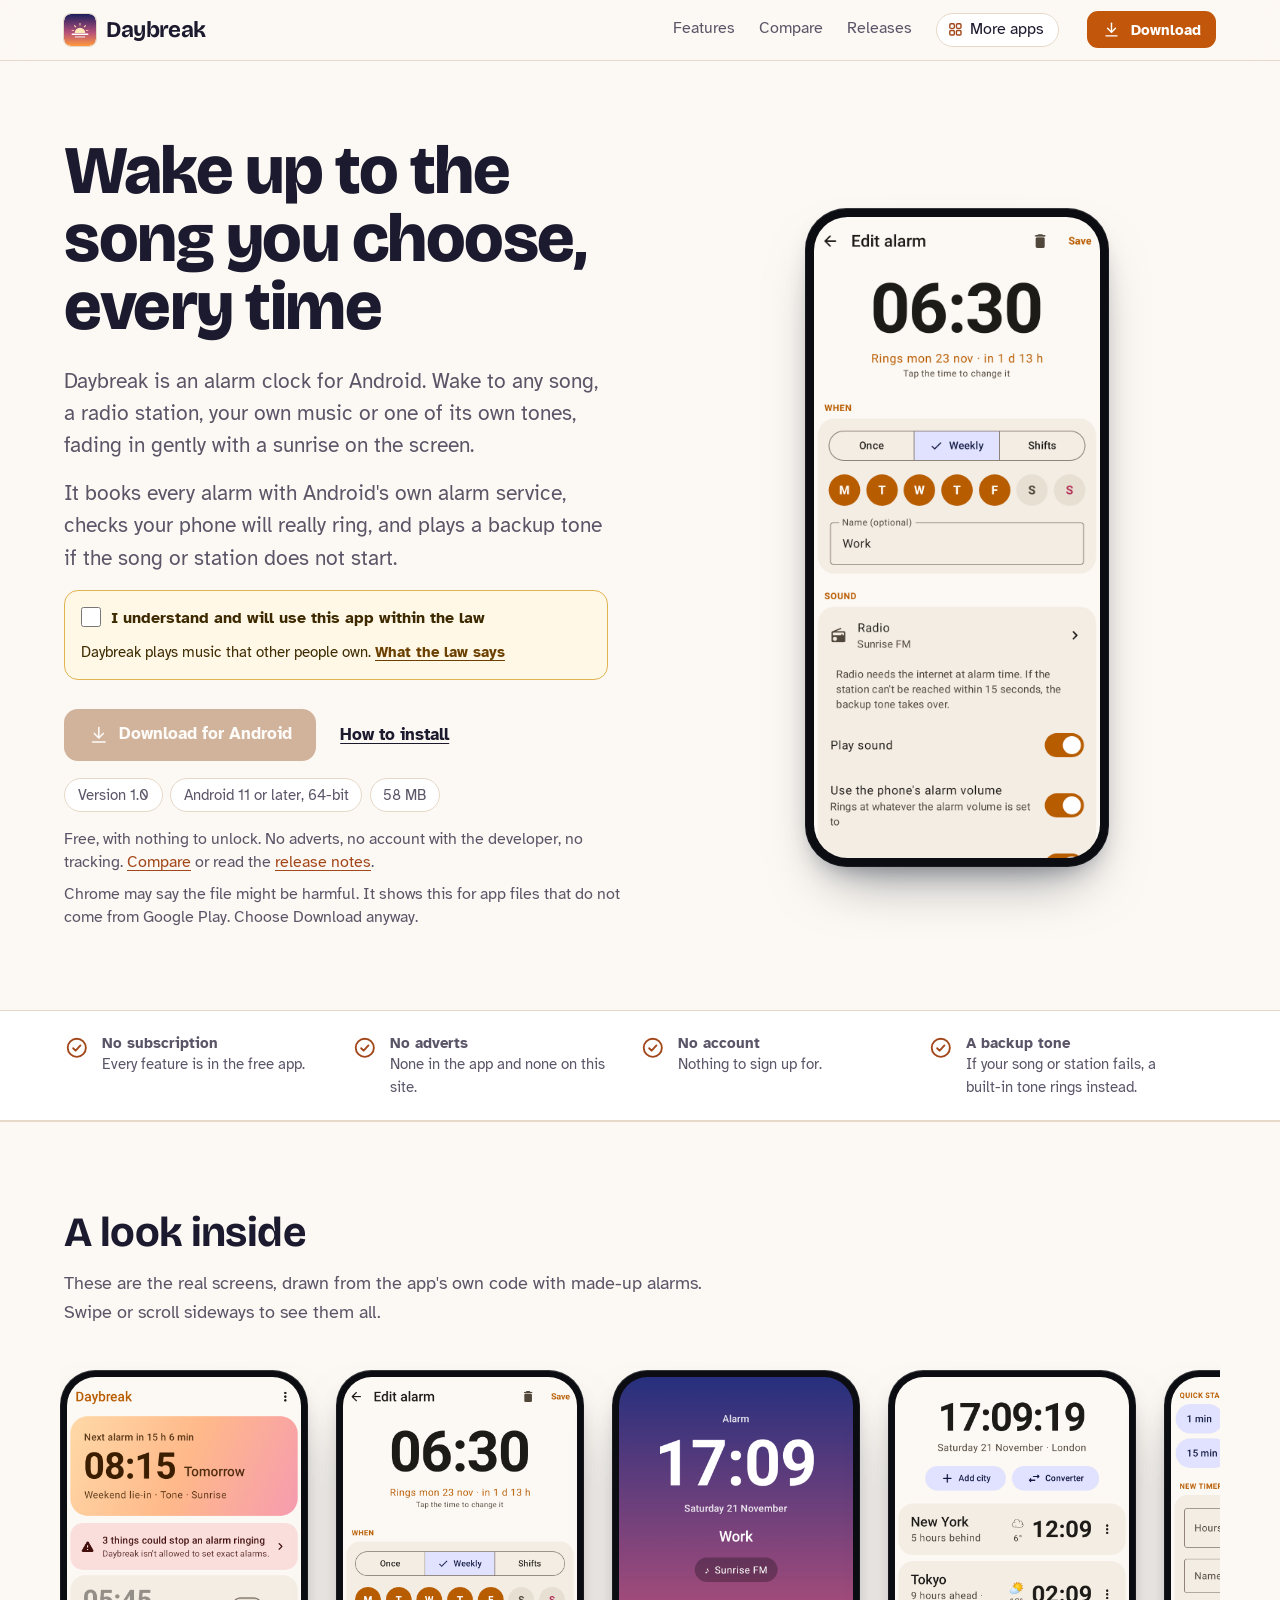
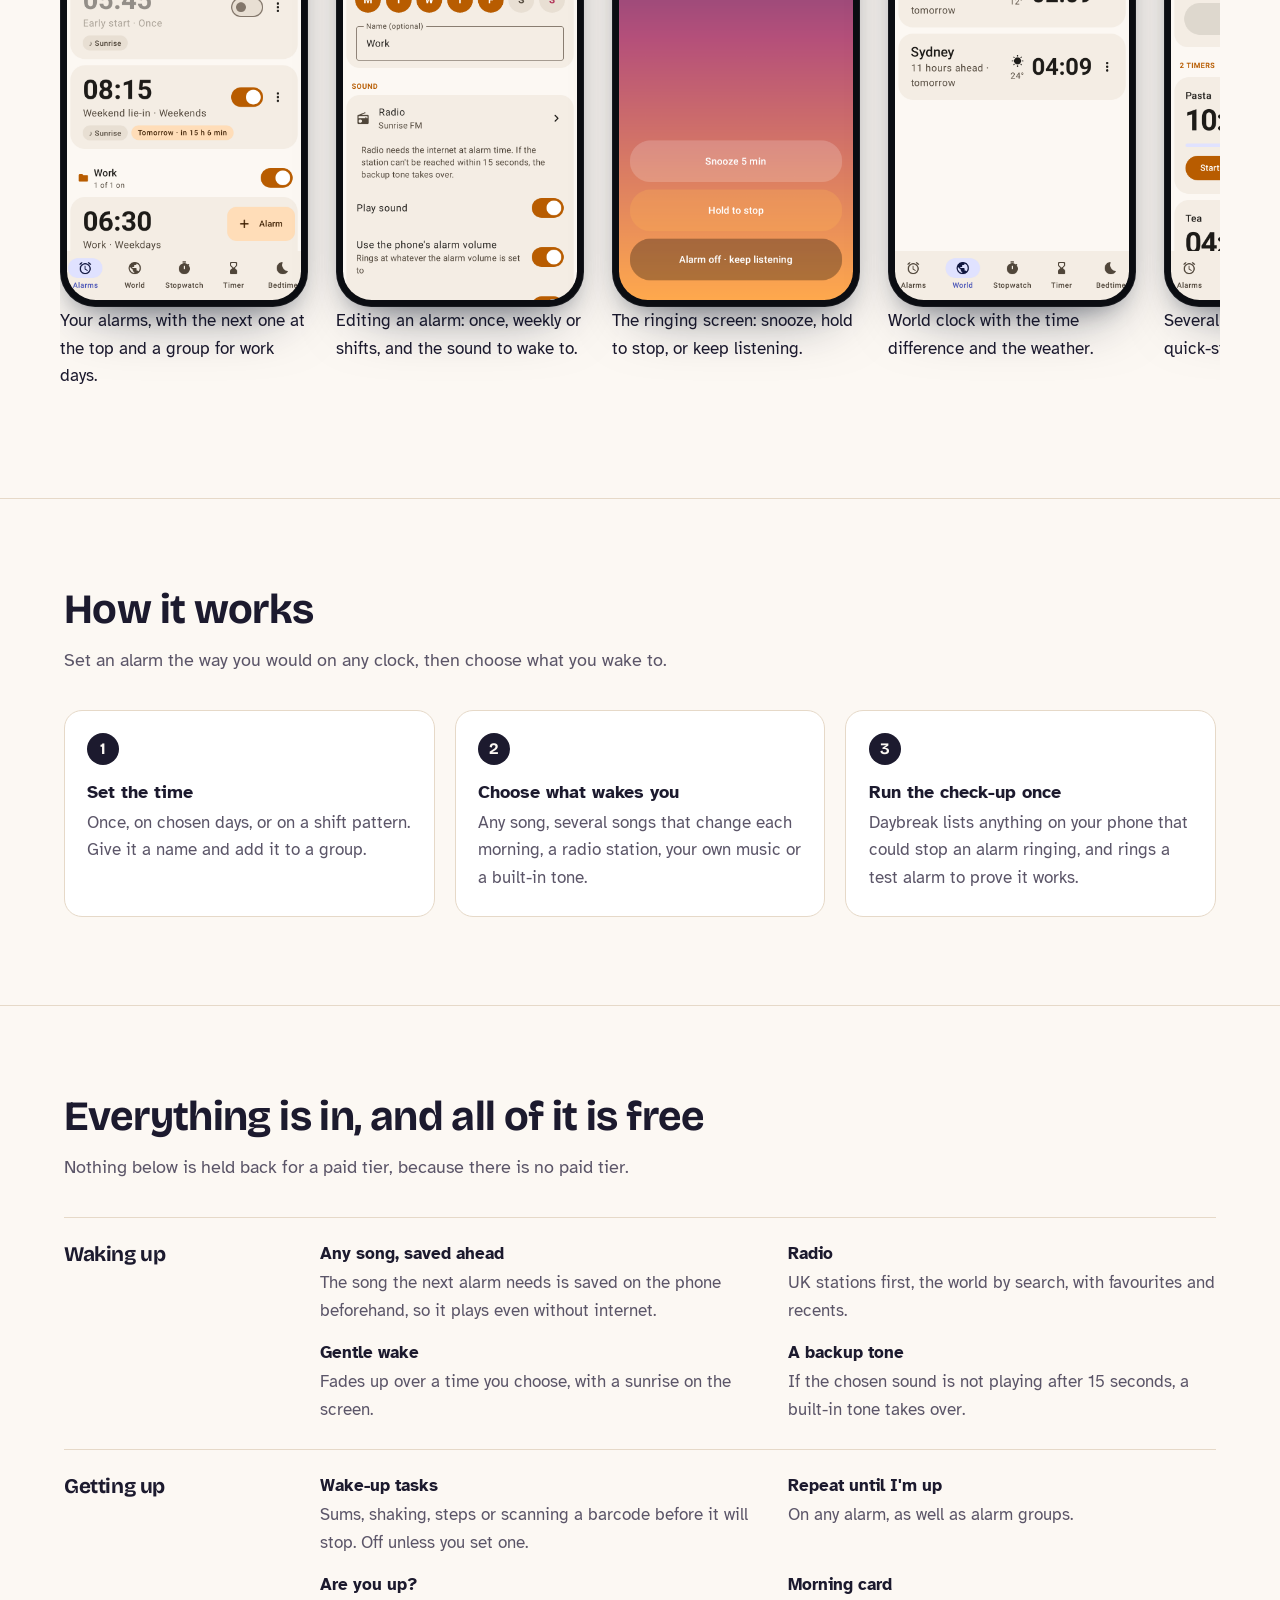
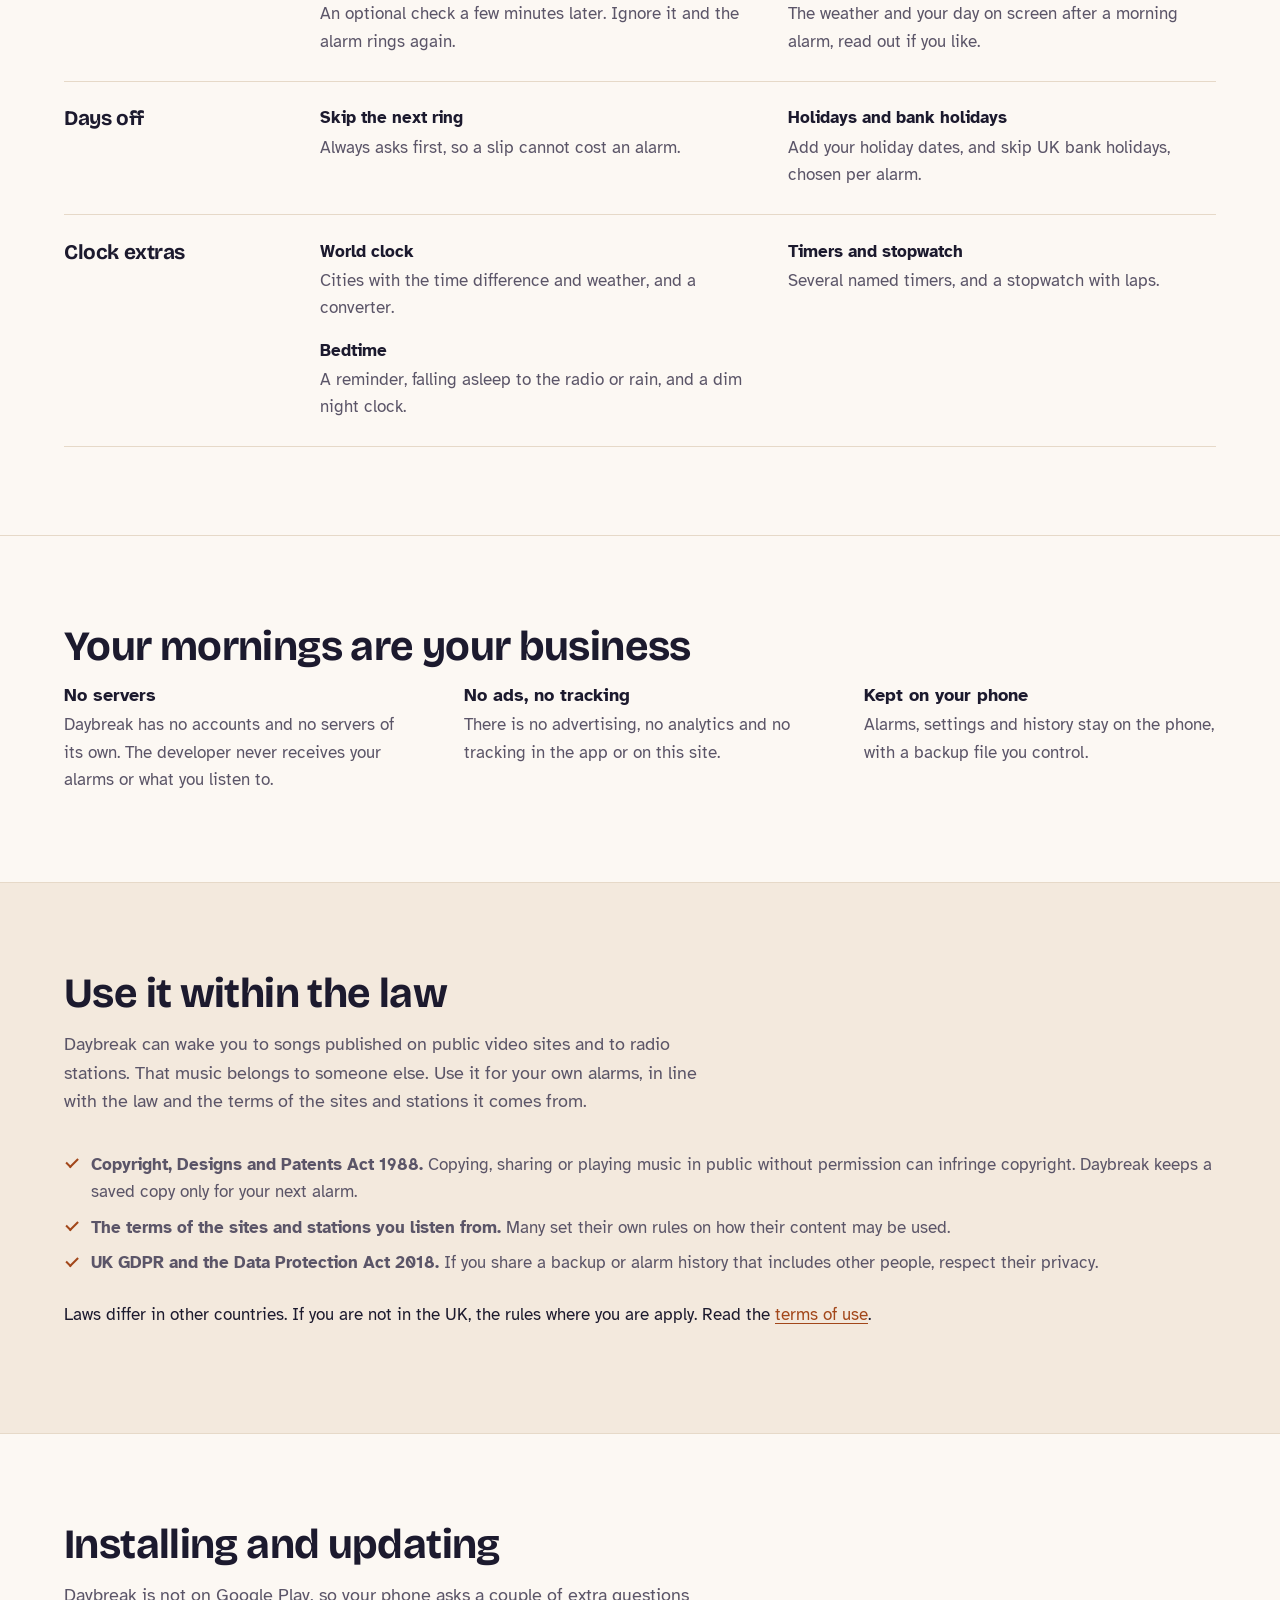
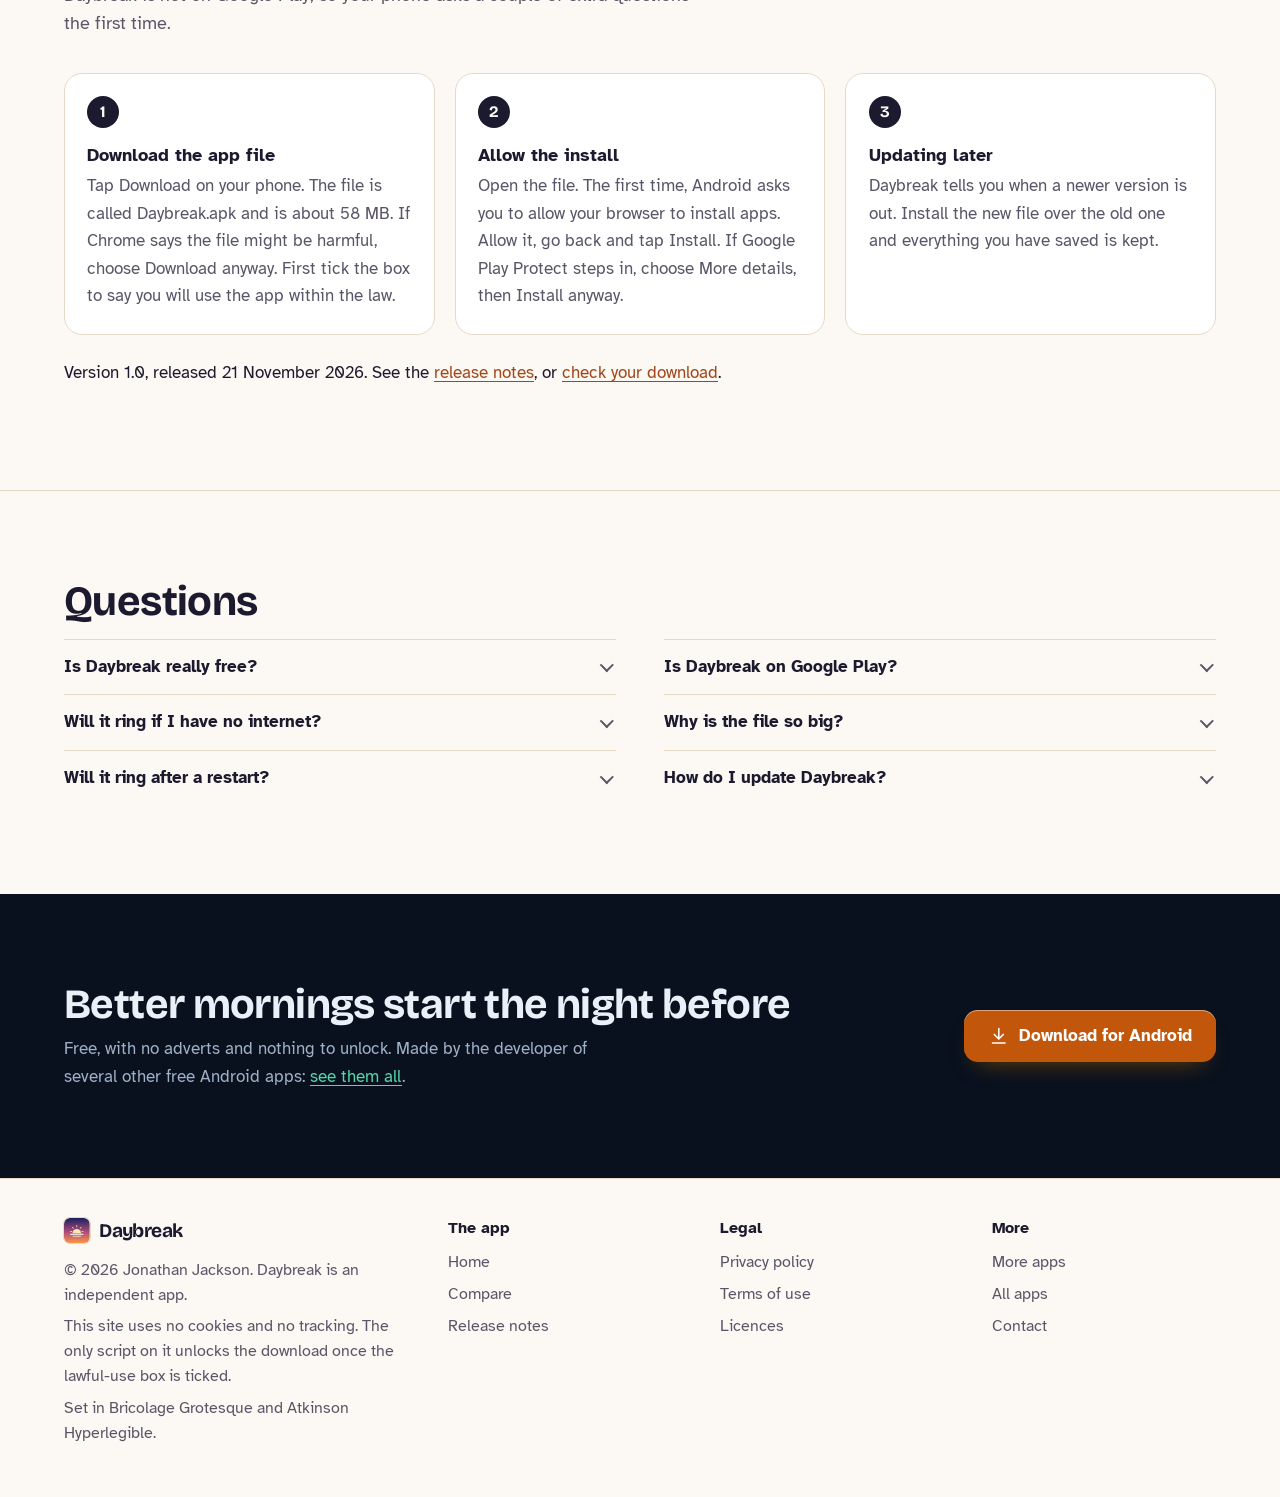
==== index.html @ 3ff91054 "Daybreak website" ====
<!DOCTYPE html>
<html lang="en-GB">
<head>
<meta charset="utf-8">
<meta name="viewport" content="width=device-width, initial-scale=1">
<title>Daybreak: a free alarm clock that wakes you to any song or the radio</title>
<meta name="description" content="Daybreak is a free Android alarm clock that wakes you to any song, a radio station, your own music or a built-in tone, with a backup tone if anything fails. No adverts, no account.">
<meta name="author" content="Jonathan Jackson">
<link rel="canonical" href="https://customgpter.github.io/daybreak/">
<meta name="theme-color" content="#fcf8f3" media="(prefers-color-scheme: light)">
<meta name="theme-color" content="#0e1020" media="(prefers-color-scheme: dark)">
<meta property="og:type" content="website">
<meta property="og:site_name" content="Daybreak">
<meta property="og:title" content="Daybreak: a free alarm clock that wakes you to any song or the radio">
<meta property="og:description" content="Daybreak is a free Android alarm clock that wakes you to any song, a radio station, your own music or a built-in tone, with a backup tone if anything fails. No adverts, no account.">
<meta property="og:url" content="https://customgpter.github.io/daybreak/">
<meta property="og:image" content="https://customgpter.github.io/daybreak/assets/og.png">
<meta property="og:image:width" content="1200">
<meta property="og:image:height" content="630">
<meta property="og:image:alt" content="Daybreak&#x27;s edit alarm screen with a 06:30 weekday alarm set to a radio station">
<meta property="og:locale" content="en_GB">
<meta name="twitter:card" content="summary_large_image">
<link rel="icon" href="./assets/favicon.svg" type="image/svg+xml">
<link rel="apple-touch-icon" href="./assets/apple-touch-icon.png">
<link rel="preload" href="./assets/fonts/bricolage-grotesque-latin.woff2" as="font" type="font/woff2" crossorigin>
<link rel="preload" href="./assets/fonts/atkinson-hyperlegible-latin-400-normal.woff2" as="font" type="font/woff2" crossorigin>
<link rel="stylesheet" href="./assets/site.css?v=1">
<link rel="stylesheet" href="./assets/house.css?v=1">
<link rel="stylesheet" href="./assets/apps-list.css?v=1">
<script src="./assets/apps-list.js?v=1" defer></script>
<script type="application/ld+json">{"@context":"https://schema.org","@type":"SoftwareApplication","name":"Daybreak","url":"https://customgpter.github.io/daybreak/","description":"Daybreak is a free Android alarm clock that wakes you to any song, a radio station, your own music or a built-in tone, with a backup tone if anything fails. No adverts, no account.","applicationCategory":"UtilitiesApplication","operatingSystem":"Android 11 or later, 64-bit","softwareVersion":"1.0","downloadUrl":"https://github.com/CustomGPTer/daybreak/releases/latest/download/Daybreak.apk","releaseNotes":"https://customgpter.github.io/daybreak/releases.html","offers":{"@type":"Offer","price":"0","priceCurrency":"GBP"},"inLanguage":"en-GB","image":"https://customgpter.github.io/daybreak/assets/og.png","featureList":["Any song, saved ahead","Radio","Gentle wake","A backup tone","Wake-up tasks","Repeat until I'm up","Are you up?","Morning card","Skip the next ring","Holidays and bank holidays","World clock","Timers and stopwatch"],"author":{"@type":"Person","name":"Jonathan Jackson"}}</script>
<script type="application/ld+json">{"@context":"https://schema.org","@type":"FAQPage","mainEntity":[{"@type":"Question","name":"Is Daybreak really free?","acceptedAnswer":{"@type":"Answer","text":"Yes. There is no paid version, no subscription and no adverts, and nothing in the app is locked."}},{"@type":"Question","name":"Is Daybreak on Google Play?","acceptedAnswer":{"@type":"Answer","text":"No. It is a personal project, downloaded from this site as an Android app file. It needs Android 11 or later on a 64-bit phone."}},{"@type":"Question","name":"Will it ring if I have no internet?","acceptedAnswer":{"@type":"Answer","text":"Yes. The song for the next alarm is saved on the phone ahead of time, and the built-in tones need no internet. Radio does need the internet; if the station does not answer, the backup tone plays."}},{"@type":"Question","name":"Why is the file so big?","acceptedAnswer":{"@type":"Answer","text":"It carries a backup engine for finding songs, so alarms keep working if the main engine stops."}},{"@type":"Question","name":"Will it ring after a restart?","acceptedAnswer":{"@type":"Answer","text":"Yes. Every alarm is booked again after a restart, an update or a clock change, and can ring even before you unlock the phone, with a tone or a saved song."}},{"@type":"Question","name":"How do I update Daybreak?","acceptedAnswer":{"@type":"Answer","text":"Daybreak tells you when a newer version is out. Download it from this site and install it over the one you have. Your alarms and settings are kept."}}]}</script>
</head>
<body>
<a class="skip" href="#main">Skip to content</a>
<header class="masthead">
<div class="wrap">
<a class="brand" href="./" aria-label="Daybreak home"><svg viewBox="0 0 108 108" aria-hidden="true"><defs><linearGradient id="G" x1="0" y1="1" x2="0" y2="0"><stop offset="0" stop-color="#FF9A3D"/><stop offset=".42" stop-color="#B5507A"/><stop offset="1" stop-color="#1B1F5E"/></linearGradient></defs><rect width="108" height="108" rx="24" fill="url(#G)"/><path fill="#FFE9B8" d="M36 64a18 18 0 0 1 36 0z"/><path fill="#FFF" d="M28 66h52a2.5 2.5 0 0 1 0 5H28a2.5 2.5 0 0 1 0-5z"/><path fill="#FFF" fill-opacity=".7" d="M38 75h32a2 2 0 0 1 0 4H38a2 2 0 0 1 0-4z"/><path fill="#FFE9B8" d="M52.5 30h3v9h-3zM33.4 39.5l2.1-2.1 6 6-2.1 2.1zM72.5 37.4l2.1 2.1-6 6-2.1-2.1zM26 54.5h8v3h-8zM74 54.5h8v3h-8z"/></svg><span>Daybreak</span></a>
<nav aria-label="Main"><ul><li><a href="./#features">Features</a></li><li><a href="./compare.html">Compare</a></li><li><a href="./releases.html">Releases</a></li><li><a class="more-apps" href="./more-apps.html"><svg class="ico" viewBox="0 0 24 24" aria-hidden="true"><rect x="4" y="4" width="6.5" height="6.5" rx="1.6"/><rect x="13.5" y="4" width="6.5" height="6.5" rx="1.6"/><rect x="4" y="13.5" width="6.5" height="6.5" rx="1.6"/><rect x="13.5" y="13.5" width="6.5" height="6.5" rx="1.6"/></svg>More apps</a></li></ul></nav>
<a class="button small" href="./#download"><svg class="ico" viewBox="0 0 24 24" aria-hidden="true"><path d="M12 4v11"/><path d="M7 10.5l5 5 5-5"/><path d="M5 20h14"/></svg>Download</a>
</div>
</header>
<main id="main">
<div class="hero">
<div class="wrap hero-grid">
<div class="hero-copy">
<h1>Wake up to the song you choose, every time</h1>
<p class="lede">Daybreak is an alarm clock for Android. Wake to any song, a radio station, your own music or one of its own tones, fading in gently with a sunrise on the screen.</p><p class="lede">It books every alarm with Android's own alarm service, checks your phone will really ring, and plays a backup tone if the song or station does not start.</p>

<div class="gate-scope"><div class="law-box" data-gate><label><input type="checkbox"> I understand and will use this app within the law</label><p>Daybreak plays music that other people own. <a href="terms.html#law">What the law says</a></p><noscript><p>Turn on JavaScript to tick the box and download.</p></noscript></div><p class="get" id="download"><a class="button" data-href="https://github.com/CustomGPTer/daybreak/releases/latest/download/Daybreak.apk" aria-disabled="true" role="link" tabindex="-1"><svg class="ico" viewBox="0 0 24 24" aria-hidden="true"><path d="M12 4v11"/><path d="M7 10.5l5 5 5-5"/><path d="M5 20h14"/></svg>Download for Android</a><a class="aside" href="#install">How to install</a></p></div>
<ul class="pills"><li>Version 1.0</li><li>Android 11 or later, 64-bit</li><li>58 MB</li></ul>
<p class="facts">Free, with nothing to unlock. No adverts, no account with the developer, no tracking. <a href="compare.html">Compare</a> or read the <a href="releases.html">release notes</a>.</p>
<p class="facts">Chrome may say the file might be harmful. It shows this for app files that do not come from Google Play. Choose Download anyway.</p>
</div>
<div class="hero-phone"><div class="phone"><img src="./assets/screens/edit.png" alt="Editing an alarm: once, weekly or shifts, and the sound to wake to." width="393" height="852" fetchpriority="high"></div></div>
</div>
</div>

<section class="promises" aria-label="In short">
<div class="wrap"><ul><li><svg class="ico" viewBox="0 0 24 24" aria-hidden="true"><circle cx="12" cy="12" r="8.5"/><path d="M8.6 12.4l2.3 2.3 4.5-4.9"/></svg><span><b>No subscription</b><span>Every feature is in the free app.</span></span></li><li><svg class="ico" viewBox="0 0 24 24" aria-hidden="true"><circle cx="12" cy="12" r="8.5"/><path d="M8.6 12.4l2.3 2.3 4.5-4.9"/></svg><span><b>No adverts</b><span>None in the app and none on this site.</span></span></li><li><svg class="ico" viewBox="0 0 24 24" aria-hidden="true"><circle cx="12" cy="12" r="8.5"/><path d="M8.6 12.4l2.3 2.3 4.5-4.9"/></svg><span><b>No account</b><span>Nothing to sign up for.</span></span></li><li><svg class="ico" viewBox="0 0 24 24" aria-hidden="true"><circle cx="12" cy="12" r="8.5"/><path d="M8.6 12.4l2.3 2.3 4.5-4.9"/></svg><span><b>A backup tone</b><span>If your song or station fails, a built-in tone rings instead.</span></span></li></ul></div>
</section>

<section id="screens" aria-labelledby="screens-h">
<div class="wrap">
<h2 id="screens-h">A look inside</h2>
<p class="intro">These are the real screens, drawn from the app&#x27;s own code with made-up alarms. Swipe or scroll sideways to see them all.</p>
<div class="gallery" tabindex="0" role="region" aria-label="Screens from Daybreak"><figure class="shot"><div class="phone"><img src="./assets/screens/alarms.png" alt="Your alarms, with the next one at the top and a group for work days." width="393" height="852" loading="eager" decoding="async"></div><figcaption>Your alarms, with the next one at the top and a group for work days.</figcaption></figure><figure class="shot"><div class="phone"><img src="./assets/screens/edit.png" alt="Editing an alarm: once, weekly or shifts, and the sound to wake to." width="393" height="852" loading="eager" decoding="async"></div><figcaption>Editing an alarm: once, weekly or shifts, and the sound to wake to.</figcaption></figure><figure class="shot"><div class="phone"><img src="./assets/screens/ringing.png" alt="The ringing screen: snooze, hold to stop, or keep listening." width="393" height="852" loading="eager" decoding="async"></div><figcaption>The ringing screen: snooze, hold to stop, or keep listening.</figcaption></figure><figure class="shot"><div class="phone"><img src="./assets/screens/world.png" alt="World clock with the time difference and the weather." width="393" height="852" loading="eager" decoding="async"></div><figcaption>World clock with the time difference and the weather.</figcaption></figure><figure class="shot"><div class="phone"><img src="./assets/screens/timer.png" alt="Several named timers, with quick-start buttons." width="393" height="852" loading="eager" decoding="async"></div><figcaption>Several named timers, with quick-start buttons.</figcaption></figure><figure class="shot"><div class="phone"><img src="./assets/screens/bedtime.png" alt="Bedtime: a reminder, a sleep sound and a night clock." width="393" height="852" loading="eager" decoding="async"></div><figcaption>Bedtime: a reminder, a sleep sound and a night clock.</figcaption></figure></div>
</div>
</section>

<section id="how" aria-labelledby="how-h">
<div class="wrap">
<h2 id="how-h">How it works</h2>
<p class="intro">Set an alarm the way you would on any clock, then choose what you wake to.</p>
<ol class="steps"><li><h3>Set the time</h3><p>Once, on chosen days, or on a shift pattern. Give it a name and add it to a group.</p></li><li><h3>Choose what wakes you</h3><p>Any song, several songs that change each morning, a radio station, your own music or a built-in tone.</p></li><li><h3>Run the check-up once</h3><p>Daybreak lists anything on your phone that could stop an alarm ringing, and rings a test alarm to prove it works.</p></li></ol>
</div>
</section>

<section id="features" aria-labelledby="features-h">
<div class="wrap">
<h2 id="features-h">Everything is in, and all of it is free</h2>
<p class="intro">Nothing below is held back for a paid tier, because there is no paid tier.</p>
<div class="groups"><div class="group"><h3>Waking up</h3><dl><div><dt>Any song, saved ahead</dt><dd>The song the next alarm needs is saved on the phone beforehand, so it plays even without internet.</dd></div><div><dt>Radio</dt><dd>UK stations first, the world by search, with favourites and recents.</dd></div><div><dt>Gentle wake</dt><dd>Fades up over a time you choose, with a sunrise on the screen.</dd></div><div><dt>A backup tone</dt><dd>If the chosen sound is not playing after 15 seconds, a built-in tone takes over.</dd></div></dl></div><div class="group"><h3>Getting up</h3><dl><div><dt>Wake-up tasks</dt><dd>Sums, shaking, steps or scanning a barcode before it will stop. Off unless you set one.</dd></div><div><dt>Repeat until I&#x27;m up</dt><dd>On any alarm, as well as alarm groups.</dd></div><div><dt>Are you up?</dt><dd>An optional check a few minutes later. Ignore it and the alarm rings again.</dd></div><div><dt>Morning card</dt><dd>The weather and your day on screen after a morning alarm, read out if you like.</dd></div></dl></div><div class="group"><h3>Days off</h3><dl><div><dt>Skip the next ring</dt><dd>Always asks first, so a slip cannot cost an alarm.</dd></div><div><dt>Holidays and bank holidays</dt><dd>Add your holiday dates, and skip UK bank holidays, chosen per alarm.</dd></div></dl></div><div class="group"><h3>Clock extras</h3><dl><div><dt>World clock</dt><dd>Cities with the time difference and weather, and a converter.</dd></div><div><dt>Timers and stopwatch</dt><dd>Several named timers, and a stopwatch with laps.</dd></div><div><dt>Bedtime</dt><dd>A reminder, falling asleep to the radio or rain, and a dim night clock.</dd></div></dl></div></div>
</div>
</section>

<section id="privacy" aria-labelledby="privacy-h">
<div class="wrap">
<h2 id="privacy-h">Your mornings are your business</h2>
<ul class="plain"><li><h3>No servers</h3><p>Daybreak has no accounts and no servers of its own. The developer never receives your alarms or what you listen to.</p></li><li><h3>No ads, no tracking</h3><p>There is no advertising, no analytics and no tracking in the app or on this site.</p></li><li><h3>Kept on your phone</h3><p>Alarms, settings and history stay on the phone, with a backup file you control.</p></li></ul>
</div>
</section>

<section id="law" aria-labelledby="law-h" class="law-band">
<div class="wrap">
<h2 id="law-h">Use it within the law</h2>
<p class="intro">Daybreak can wake you to songs published on public video sites and to radio stations. That music belongs to someone else. Use it for your own alarms, in line with the law and the terms of the sites and stations it comes from.</p>
<ul class="ticks"><li><b>Copyright, Designs and Patents Act 1988.</b> Copying, sharing or playing music in public without permission can infringe copyright. Daybreak keeps a saved copy only for your next alarm.</li><li><b>The terms of the sites and stations you listen from.</b> Many set their own rules on how their content may be used.</li><li><b>UK GDPR and the Data Protection Act 2018.</b> If you share a backup or alarm history that includes other people, respect their privacy.</li></ul>
<p class="after-table">Laws differ in other countries. If you are not in the UK, the rules where you are apply. Read the <a href="terms.html#law">terms of use</a>.</p>
</div>
</section>
<section id="install" aria-labelledby="install-h">
<div class="wrap">
<h2 id="install-h">Installing and updating</h2>
<p class="intro">Daybreak is not on Google Play, so your phone asks a couple of extra questions the first time.</p>
<ol class="steps"><li><h3>Download the app file</h3><p>Tap Download on your phone. The file is called Daybreak.apk and is about 58 MB. If Chrome says the file might be harmful, choose Download anyway. First tick the box to say you will use the app within the law.</p></li><li><h3>Allow the install</h3><p>Open the file. The first time, Android asks you to allow your browser to install apps. Allow it, go back and tap Install. If Google Play Protect steps in, choose More details, then Install anyway.</p></li><li><h3>Updating later</h3><p>Daybreak tells you when a newer version is out. Install the new file over the old one and everything you have saved is kept.</p></li></ol>
<p class="after-table">Version 1.0, released 21 November 2026. See the <a href="releases.html">release notes</a>, or <a href="releases.html#checking">check your download</a>.</p>
</div>
</section>

<section id="questions" aria-labelledby="questions-h">
<div class="wrap">
<h2 id="questions-h">Questions</h2>
<div class="faq"><details><summary>Is Daybreak really free?</summary><p>Yes. There is no paid version, no subscription and no adverts, and nothing in the app is locked.</p></details><details><summary>Is Daybreak on Google Play?</summary><p>No. It is a personal project, downloaded from this site as an Android app file. It needs Android 11 or later on a 64-bit phone.</p></details><details><summary>Will it ring if I have no internet?</summary><p>Yes. The song for the next alarm is saved on the phone ahead of time, and the built-in tones need no internet. Radio does need the internet; if the station does not answer, the backup tone plays.</p></details><details><summary>Why is the file so big?</summary><p>It carries a backup engine for finding songs, so alarms keep working if the main engine stops.</p></details><details><summary>Will it ring after a restart?</summary><p>Yes. Every alarm is booked again after a restart, an update or a clock change, and can ring even before you unlock the phone, with a tone or a saved song.</p></details><details><summary>How do I update Daybreak?</summary><p>Daybreak tells you when a newer version is out. Download it from this site and install it over the one you have. Your alarms and settings are kept.</p></details></div>
</div>
</section>

<section class="closing" aria-labelledby="closing-h">
<div class="wrap">
<div><h2 id="closing-h">Better mornings start the night before</h2><p>Free, with no adverts and nothing to unlock. Made by the developer of several other free Android apps: <a href="more-apps.html">see them all</a>.</p></div>
<a class="button" href="./#download"><svg class="ico" viewBox="0 0 24 24" aria-hidden="true"><path d="M12 4v11"/><path d="M7 10.5l5 5 5-5"/><path d="M5 20h14"/></svg>Download for Android</a>
</div>
</section>
</main>
<footer class="colophon">
<div class="wrap">
<div>
<a class="brand" href="./" aria-label="Daybreak home"><svg viewBox="0 0 108 108" aria-hidden="true"><defs><linearGradient id="G" x1="0" y1="1" x2="0" y2="0"><stop offset="0" stop-color="#FF9A3D"/><stop offset=".42" stop-color="#B5507A"/><stop offset="1" stop-color="#1B1F5E"/></linearGradient></defs><rect width="108" height="108" rx="24" fill="url(#G)"/><path fill="#FFE9B8" d="M36 64a18 18 0 0 1 36 0z"/><path fill="#FFF" d="M28 66h52a2.5 2.5 0 0 1 0 5H28a2.5 2.5 0 0 1 0-5z"/><path fill="#FFF" fill-opacity=".7" d="M38 75h32a2 2 0 0 1 0 4H38a2 2 0 0 1 0-4z"/><path fill="#FFE9B8" d="M52.5 30h3v9h-3zM33.4 39.5l2.1-2.1 6 6-2.1 2.1zM72.5 37.4l2.1 2.1-6 6-2.1-2.1zM26 54.5h8v3h-8zM74 54.5h8v3h-8z"/></svg><span>Daybreak</span></a>
<p>&copy; 2026 Jonathan Jackson. Daybreak is an independent app.</p>
<p>This site uses no cookies and no tracking. The only script on it unlocks the download once the lawful-use box is ticked.</p>
<p>Set in Bricolage Grotesque and Atkinson Hyperlegible.</p>
</div>
<nav aria-label="The app"><h2>The app</h2><ul>
<li><a href="./">Home</a></li>
<li><a href="./compare.html">Compare</a></li>
<li><a href="./releases.html">Release notes</a></li>
</ul></nav>
<nav aria-label="Legal"><h2>Legal</h2><ul>
<li><a href="./privacy.html">Privacy policy</a></li>
<li><a href="./terms.html">Terms of use</a></li>
<li><a href="./licences.html">Licences</a></li>
</ul></nav>
<nav aria-label="More"><h2>More</h2><ul>
<li><a href="./more-apps.html">More apps</a></li>
<li><a href="https://customgpter.github.io/">All apps</a></li>
<li><a href="https://github.com/CustomGPTer/daybreak/issues">Contact</a></li>
</ul></nav>
</div>
</footer>
</body>
</html>
---- assets/site.css ----
@font-face{font-family:"Bricolage Grotesque";src:url("fonts/bricolage-grotesque-latin.woff2") format("woff2");font-weight:200 800;font-style:normal;font-display:swap}
@font-face{font-family:"Atkinson Hyperlegible";src:url("fonts/atkinson-hyperlegible-latin-400-normal.woff2") format("woff2");font-weight:400;font-style:normal;font-display:swap}
@font-face{font-family:"Atkinson Hyperlegible";src:url("fonts/atkinson-hyperlegible-latin-700-normal.woff2") format("woff2");font-weight:700;font-style:normal;font-display:swap}

/* Daylight page, night-time camera. The lamp colour is kept for the one thing to press and for what the camera has seen. */
:root{
  --page:#f2f5f9; --panel:#ffffff; --raised:#e8edf3; --ink:#0d1a2b; --soft:#465468; --rule:#d2dae4;
  --accent:#0a6a55; --accent-ink:#ffffff; --warn:#8a5200; --rec:#d3302f;
  --lamp:#ffb347; --lamp-ink:#231400; --lamp-text:#8a5200;
  --night:#09111e; --night-2:#111d30; --night-3:#1a2a43; --night-ink:#eaf0f8; --night-soft:#9fb0c7; --night-rule:#24364f; --iris:#55d6ab;
  --display:"Bricolage Grotesque","Atkinson Hyperlegible",system-ui,sans-serif;
  --sans:"Atkinson Hyperlegible",system-ui,-apple-system,"Segoe UI",Roboto,sans-serif;
  --mono:ui-monospace,SFMono-Regular,Menlo,Consolas,"Liberation Mono",monospace;
  color-scheme:light dark;
}
@media (prefers-color-scheme:dark){
  :root{--page:#0a111b; --panel:#111a27; --raised:#182434; --ink:#e9eef5; --soft:#a0aec0; --rule:#243247;
    --accent:#55d6ab; --accent-ink:#00281d; --warn:#ffb347; --rec:#ff6163; --lamp-text:#ffb347}
}

*,*::before,*::after{box-sizing:border-box}
html{-webkit-text-size-adjust:100%;scroll-behavior:smooth;scroll-padding-top:5.5rem}
@media (prefers-reduced-motion:reduce){html{scroll-behavior:auto}}
body{margin:0;background:var(--page);color:var(--ink);font:400 1.0625rem/1.62 var(--sans);text-rendering:optimizeLegibility;-webkit-font-smoothing:antialiased}
img,svg{max-width:100%;display:block}
a{color:var(--accent);text-decoration-thickness:.07em;text-underline-offset:.2em}
a:hover{text-decoration-thickness:.13em}
:focus-visible{outline:3px solid var(--lamp);outline-offset:3px;border-radius:6px}
code{font:.9em/1 var(--mono);overflow-wrap:anywhere}
h1,h2,h3{font-family:var(--display);font-weight:700;letter-spacing:-.015em;line-height:1.08;margin:0;text-wrap:balance}
p{margin:0 0 1rem}
.skip{position:absolute;left:-999px;top:0;background:var(--ink);color:var(--page);padding:.6rem 1rem;z-index:30;border-radius:0 0 8px 0}
.skip:focus{left:0}
.sr{position:absolute;width:1px;height:1px;overflow:hidden;clip-path:inset(50%);white-space:nowrap}
.wrap{width:min(72rem,100% - 2.5rem);margin-inline:auto}
.measure{max-width:44rem}
.ico{width:1.25em;height:1.25em;flex:none;fill:none;stroke:currentColor;stroke-width:1.75;stroke-linecap:round;stroke-linejoin:round}

/* ---------- masthead */
.masthead{position:sticky;top:0;z-index:20;background:color-mix(in srgb,var(--page) 88%,transparent);-webkit-backdrop-filter:blur(14px) saturate(1.3);backdrop-filter:blur(14px) saturate(1.3);border-bottom:1px solid var(--rule)}
.masthead .wrap{display:flex;flex-wrap:wrap;align-items:center;gap:.35rem 1.75rem;padding-block:.7rem}
.brand{display:inline-flex;align-items:center;gap:.6rem;font:700 1.4rem/1 var(--display);letter-spacing:-.03em;color:var(--ink);text-decoration:none;margin-right:auto}
.brand svg{width:2rem;height:2rem;flex:none;border-radius:.5rem;box-shadow:0 0 0 1px var(--rule)}
.masthead nav ul{display:flex;flex-wrap:wrap;align-items:center;gap:.15rem 1.5rem;list-style:none;margin:0;padding:0;font-size:1rem;line-height:1.3}
.masthead nav a{display:inline-flex;align-items:center;gap:.4rem;color:var(--soft);text-decoration:none;padding-block:.45rem;border-bottom:2px solid transparent}
.masthead nav a:hover{color:var(--ink)}
.masthead nav a[aria-current="page"]{color:var(--ink);border-bottom-color:var(--lamp)}
.masthead nav a.more-apps{color:var(--ink);border:1px solid var(--rule);border-radius:999px;padding:.34rem .85rem .34rem .65rem;background:var(--panel)}
.masthead nav a.more-apps .ico{width:1.05em;height:1.05em;color:var(--accent);stroke-width:2}
.masthead nav a.more-apps:hover,.masthead nav a.more-apps[aria-current="page"]{border-color:var(--accent)}
.button{display:inline-flex;align-items:center;gap:.6rem;background:var(--lamp);color:var(--lamp-ink);font:700 1.08rem/1.2 var(--sans);text-decoration:none;padding:.95rem 1.5rem;border-radius:14px;box-shadow:0 1px 0 rgba(255,255,255,.45) inset,0 12px 24px -14px rgba(138,82,0,.9)}
.button:hover{background:#ffc56e}
.button:active{transform:translateY(1px)}
.button.small{font-size:.95rem;padding:.55rem .95rem;border-radius:11px;box-shadow:none}
.button.quiet{background:none;box-shadow:none;border:1px solid var(--rule);color:var(--ink)}
.button.quiet:hover{border-color:var(--ink);background:none}
@media (max-width:52rem){
  .masthead nav{order:3;flex:1 0 100%}
  .masthead nav ul{gap:.1rem .85rem;font-size:.95rem}
  .masthead nav .wide{display:none}
}
@media (max-width:24rem){.masthead nav a.more-apps .ico{display:none}.masthead nav a.more-apps{padding-inline:.7rem}}

/* ---------- hero */
.hero{padding-block:clamp(2.2rem,6vw,4.75rem) clamp(2.5rem,6vw,4.5rem);overflow:hidden}
.hero-grid{display:grid;gap:clamp(2.25rem,5vw,4rem);align-items:center}
@media (min-width:62rem){.hero-grid{grid-template-columns:minmax(0,11fr) minmax(0,10fr)}}
.hero h1{font-size:clamp(2.6rem,6vw,4.25rem);font-weight:800;line-height:1;letter-spacing:-.022em;margin-bottom:1.5rem}
.lede{font-size:clamp(1.14rem,2vw,1.3rem);line-height:1.55;color:var(--soft);margin:0 0 1rem;max-width:34rem}
.get{display:flex;flex-wrap:wrap;align-items:center;gap:.9rem 1.5rem;margin:1.8rem 0 1.1rem}
.get .aside{font-weight:700;color:var(--ink)}
.facts{font-size:.98rem;line-height:1.5;color:var(--soft);margin:0 0 .5rem;max-width:36rem}
.pills{display:flex;flex-wrap:wrap;gap:.45rem;list-style:none;margin:0 0 1rem;padding:0;font-size:.95rem}
.pills li{border:1px solid var(--rule);border-radius:999px;padding:.22rem .8rem;background:var(--panel);color:var(--soft)}

/* the monitor: the camera's view, the day beneath it, and the alert it sends */
.monitor{position:relative;max-width:36rem;margin-inline:auto;width:100%;padding-bottom:3.1rem}
@media (min-width:62rem){.monitor{margin-inline:auto 0}}
.screen{position:relative;background:var(--night);border-radius:22px;padding:.6rem;box-shadow:0 0 0 1px var(--night-rule),0 30px 60px -30px rgba(9,17,30,.75)}
.cam{position:relative;border-radius:15px;overflow:hidden;aspect-ratio:16/10;background:#0b1626}
.cam svg{width:100%;height:100%}
.cam text{font:700 15px var(--sans);fill:#231400}
.hud{position:absolute;display:inline-flex;align-items:center;gap:.4rem;font:700 .76rem/1 var(--sans);color:var(--night-ink);background:rgba(6,12,22,.62);border-radius:999px;padding:.38rem .65rem;letter-spacing:.01em}
.hud i{width:.5rem;height:.5rem;border-radius:50%;background:var(--iris)}
.hud.watching{left:.7rem;top:.7rem}
.hud.rec{right:.7rem;top:.7rem}
.hud.rec i{background:#ff5a5c}
.hud.stamp{left:.7rem;bottom:.7rem;font:400 .74rem/1 var(--mono);border-radius:6px;color:#d5deea}
.hud.place{right:.7rem;bottom:.7rem;border-radius:6px;font-weight:400;color:#d5deea}
.day{padding:.85rem .55rem 2rem;color:var(--night-soft);font-size:.8rem;line-height:1.2}
.day-head{display:flex;justify-content:space-between;margin-bottom:.6rem}
.day-head b{color:var(--night-ink)}
.track{position:relative;height:1.5rem;border-radius:7px;background:repeating-linear-gradient(90deg,var(--night-3) 0 1px,transparent 1px calc(100% / 24)),var(--night-2);box-shadow:inset 0 0 0 1px var(--night-rule)}
.ev{position:absolute;top:3px;bottom:3px;width:max(5px,1.1%);border-radius:3px;background:var(--iris);left:var(--at)}
.ev.seen{background:var(--lamp)}
.now{position:absolute;top:-4px;bottom:-4px;left:var(--at);width:2px;background:var(--night-ink);border-radius:2px}
.hours{display:flex;justify-content:space-between;margin-top:.4rem;font-size:.72rem}
.alert{position:absolute;right:-.4rem;bottom:0;display:flex;align-items:center;gap:.75rem;width:min(19rem,88%);background:var(--panel);color:var(--ink);border:1px solid var(--rule);border-radius:16px;padding:.65rem .8rem;box-shadow:0 18px 36px -18px rgba(9,17,30,.55)}
.alert .thumb{flex:none;width:3.1rem;height:3.1rem;border-radius:10px;background:linear-gradient(160deg,#16263d,#0b1626);position:relative;overflow:hidden}
.alert .thumb::before{content:"";position:absolute;left:50%;bottom:0;width:38%;height:62%;translate:-50% 0;border-radius:40% 40% 0 0;background:#6f86a6}
.alert .thumb::after{content:"";position:absolute;left:50%;top:14%;width:26%;aspect-ratio:1;translate:-50% 0;border-radius:50%;background:#8ea4c2}
.alert b{display:block;font-size:.98rem;line-height:1.25}
.alert span{display:block;font-size:.86rem;color:var(--soft);line-height:1.3}
.alert .dot{flex:none;width:.6rem;height:.6rem;border-radius:50%;background:var(--lamp);margin-left:auto;box-shadow:0 0 0 4px color-mix(in srgb,var(--lamp) 25%,transparent)}
@media (max-width:26rem){.alert{right:0}}
@media (prefers-reduced-motion:no-preference){
  .cam .spill{animation:vg-in .9s ease-out .25s both}
  .cam .who{animation:vg-step .9s cubic-bezier(.2,.8,.25,1) .9s both}
  .cam .mark{animation:vg-lock .45s cubic-bezier(.3,1.4,.5,1) 1.7s both;transform-box:fill-box;transform-origin:center}
  .hud.rec{animation:vg-in .3s ease-out 2.05s both}
  .hud.rec i{animation:vg-blink 1.2s steps(2,jump-none) 2.3s 4}
  .ev.seen,.now{animation:vg-pop .4s cubic-bezier(.3,1.5,.5,1) 2.4s both}
  .alert{animation:vg-rise .6s cubic-bezier(.2,.8,.25,1) 2.9s both}
  @keyframes vg-in{from{opacity:0}to{opacity:1}}
  @keyframes vg-step{from{opacity:0;transform:translateX(18px)}to{opacity:1;transform:none}}
  @keyframes vg-lock{from{opacity:0;transform:scale(1.12)}to{opacity:1;transform:none}}
  @keyframes vg-blink{from{opacity:1}to{opacity:.25}}
  @keyframes vg-pop{from{opacity:0;transform:scaleY(.2)}to{opacity:1;transform:none}}
  @keyframes vg-rise{from{opacity:0;transform:translateY(14px)}to{opacity:1;transform:none}}
}

/* ---------- sections */
section{padding-block:clamp(3rem,7vw,5.5rem)}
section + section{border-top:1px solid var(--rule)}
h2{font-size:clamp(1.8rem,3.6vw,2.6rem);margin-bottom:.9rem}
h3{font:700 1.1rem/1.3 var(--sans);letter-spacing:0;margin:0 0 .3rem}
.intro{color:var(--soft);max-width:40rem;margin-bottom:2.2rem;font-size:1.1rem}

.promises{padding-block:0;border-block:1px solid var(--rule);background:var(--panel)}
.promises ul{list-style:none;margin:0;padding:0;display:grid;grid-template-columns:repeat(auto-fit,minmax(min(100%,14rem),1fr))}
.promises li{display:flex;gap:.8rem;align-items:flex-start;padding:1.4rem 1.5rem 1.4rem 0}
.promises .ico{width:1.6rem;height:1.6rem;color:var(--accent);margin-top:.1rem}
.promises b{display:block;line-height:1.3}
.promises span{color:var(--soft);font-size:.96rem;line-height:1.45;display:block}
.hero + .promises{border-top:1px solid var(--rule)}

.steps{list-style:none;counter-reset:s;margin:0;padding:0;display:grid;gap:1.25rem}
@media (min-width:52rem){.steps{grid-template-columns:repeat(3,minmax(0,1fr))}}
.steps li{counter-increment:s;background:var(--panel);border:1px solid var(--rule);border-radius:18px;padding:1.4rem 1.4rem 1.5rem}
.steps li::before{content:counter(s);display:grid;place-items:center;width:2rem;height:2rem;border-radius:50%;background:var(--ink);color:var(--page);font:700 1rem/1 var(--display);margin-bottom:1rem}
.steps p{margin:0;color:var(--soft)}

.notices{display:grid;gap:1.25rem}
@media (min-width:52rem){.notices{grid-template-columns:repeat(2,minmax(0,1fr))}}
.sense{background:var(--night);color:var(--night-ink);border-radius:20px;padding:1.5rem 1.5rem 1.6rem;box-shadow:0 0 0 1px var(--night-rule)}
.sense h3{font:700 1.35rem/1.2 var(--display);letter-spacing:-.02em;margin-bottom:.35rem}
.sense p{color:var(--night-soft);margin-bottom:1.1rem}
.chips{display:flex;flex-wrap:wrap;gap:.5rem;list-style:none;margin:0;padding:0}
.chips li{display:inline-flex;align-items:center;gap:.45rem;border:1px solid var(--night-rule);background:var(--night-2);border-radius:10px;padding:.42rem .75rem .42rem .6rem;font-size:.98rem;line-height:1.2}
.chips .ico{color:var(--lamp)}

.groups{display:grid;gap:0}
.group{display:grid;gap:.4rem 3rem;padding-block:1.6rem;border-top:1px solid var(--rule)}
.group:last-child{border-bottom:1px solid var(--rule)}
@media (min-width:56rem){.group{grid-template-columns:13rem minmax(0,1fr)}}
.group > h3{font:700 1.3rem/1.2 var(--display);letter-spacing:-.02em;color:var(--ink)}
.group dl{margin:0;display:grid;gap:1.1rem 2.5rem}
@media (min-width:40rem){.group dl{grid-template-columns:repeat(2,minmax(0,1fr))}}
.group dt{font-weight:700;line-height:1.35}
.group dd{margin:.2rem 0 0;color:var(--soft)}

.setups{display:grid;gap:1.25rem}
@media (min-width:52rem){.setups{grid-template-columns:repeat(2,minmax(0,1fr))}}
.setup{background:var(--panel);border:1px solid var(--rule);border-radius:20px;padding:1.5rem}
.setup h3{font:700 1.35rem/1.2 var(--display);letter-spacing:-.02em;margin-bottom:.9rem}
.setup .kit{display:flex;align-items:center;gap:.6rem;color:var(--soft);font-size:.95rem;margin-bottom:1rem}
.setup .kit .ico{width:1.9rem;height:1.9rem;color:var(--ink);stroke-width:1.5}
.setup .kit .to{width:1.2rem;height:1.2rem;color:var(--soft)}
.ticks{list-style:none;margin:0;padding:0;display:grid;gap:.5rem}
.ticks li{position:relative;padding-left:1.7rem;color:var(--soft)}
.ticks li::before{content:"";position:absolute;left:.15rem;top:.42em;width:.75rem;height:.42rem;border-left:2.5px solid var(--accent);border-bottom:2.5px solid var(--accent);rotate:-45deg}

.modes{list-style:none;margin:0;padding:0;display:grid;gap:1.25rem}
@media (min-width:52rem){.modes{grid-template-columns:repeat(3,minmax(0,1fr))}}
.modes li{border-top:3px solid var(--ink);padding-top:1rem}
.modes p{color:var(--soft);margin:0}

.scroll{overflow-x:auto}
table{width:100%;border-collapse:collapse}
th,td{text-align:left;vertical-align:top;padding:.85rem 1.2rem .85rem 0;border-top:1px solid var(--rule)}
thead th{border-top:0;color:var(--soft);font-weight:400;padding-top:0}
tbody th{font-weight:700;min-width:11rem}
tr:last-child>*{border-bottom:1px solid var(--rule)}
.after-table{margin-top:1.5rem}
/* On a phone a table becomes a stack: the row's name, then its cells side by side. */
@media (max-width:40rem){
  table:not(.cmp),table:not(.cmp) thead,table:not(.cmp) tbody{display:block}
  table:not(.cmp) tr{display:flex;flex-wrap:wrap;gap:.3rem 1.1rem;padding:.9rem 0;border-top:1px solid var(--rule)}
  table:not(.cmp) thead tr{border-top:0;padding-top:0}
  table:not(.cmp) tbody tr:last-child{border-bottom:1px solid var(--rule)}
  table:not(.cmp) th,table:not(.cmp) td{display:block;border:0;padding:0;flex:1 1 0;min-width:0;overflow-wrap:break-word}
  table:not(.cmp) tr>:first-child{flex:0 0 100%;min-width:0}
}

.plain{list-style:none;margin:0;padding:0;display:grid;gap:1.6rem 3rem}
@media (min-width:52rem){.plain{grid-template-columns:repeat(3,minmax(0,1fr))}}
.plain p{color:var(--soft);margin:0}

.faq{display:grid;gap:0 3rem;align-items:start}
@media (min-width:56rem){.faq{grid-template-columns:repeat(2,minmax(0,1fr))}}
.faq details{border-top:1px solid var(--rule);padding:.15rem 0}
.faq summary{cursor:pointer;list-style:none;display:flex;align-items:flex-start;justify-content:space-between;gap:1rem;font-weight:700;padding:.85rem 0;line-height:1.35}
.faq summary::-webkit-details-marker{display:none}
.faq summary::after{content:"";flex:none;width:.6rem;height:.6rem;margin:.3rem .25rem 0 0;border-right:2px solid var(--soft);border-bottom:2px solid var(--soft);rotate:45deg;transition:rotate .15s}
.faq details[open] summary::after{rotate:-135deg;margin-top:.55rem}
.faq details p{color:var(--soft);margin:0 0 1.1rem;max-width:36rem}
@media (prefers-reduced-motion:reduce){.faq summary::after{transition:none}}

.closing{background:var(--night);color:var(--night-ink);border-top:0}
.closing .wrap{display:grid;gap:1.5rem 3rem;align-items:center}
@media (min-width:52rem){.closing .wrap{grid-template-columns:minmax(0,1fr) auto}}
.closing h2{margin-bottom:.5rem}
.closing p{color:var(--night-soft);margin:0;max-width:36rem}
.closing a:not(.button){color:var(--iris)}
section + .closing{border-top:0}

/* ---------- document pages */
.doc{padding-block:clamp(2.5rem,6vw,4.5rem) clamp(3rem,7vw,5rem)}
.doc h1{font-size:clamp(2.2rem,5vw,3.2rem);font-weight:800;letter-spacing:-.02em;margin-bottom:1.2rem}
.doc .lede{max-width:none}
.doc h2{font-size:1.6rem;margin-top:2.8rem;margin-bottom:.7rem;scroll-margin-top:5.5rem}
.doc h3{margin-top:1.6rem}
.doc ul{padding-left:1.25rem;margin:0 0 1rem}
.doc li{margin:.4rem 0}
.doc a{overflow-wrap:anywhere}
.contents{border-block:1px solid var(--rule);padding-block:1rem;margin-block:2rem}
.contents ul{list-style:none;margin:.4rem 0 0;padding:0;columns:2 14rem;column-gap:2rem}
.contents li{margin:.2rem 0;break-inside:avoid}
.note{border-left:3px solid var(--lamp);padding:.2rem 0 .2rem 1.1rem;color:var(--soft)}
.key{font-size:.95rem;line-height:1.55;color:var(--soft);margin:0 0 .6rem}
.sum{font-size:.95rem;overflow-wrap:anywhere}

/* ---------- compare */
.cmp{min-width:44rem;margin:1.4rem 0 1rem}
.cmp th,.cmp td{padding:.85rem .9rem}
.cmp thead th{color:var(--ink);font-weight:700;vertical-align:bottom;padding-top:.85rem}
.cmp small{display:block;font-weight:400;font-size:.84rem;line-height:1.35;color:var(--soft)}
.cmp tbody th{min-width:13rem;padding-left:0}
.cmp thead th:first-child{padding-left:0}
.cmp .ours{background:var(--panel);box-shadow:inset 1px 0 var(--rule),inset -1px 0 var(--rule)}
.yes{color:var(--accent);font-weight:700}
.pay{color:var(--lamp-text);font-weight:700}
.na{color:var(--soft)}
.cmp .app{display:none}
@media (max-width:54rem){
  .cmp{min-width:0}
  .cmp thead{position:absolute;width:1px;height:1px;overflow:hidden;clip-path:inset(50%)}
  .cmp tbody,.cmp tr,.cmp th,.cmp td{display:block}
  .cmp tr{padding:1rem 0;border-top:1px solid var(--rule)}
  .cmp th,.cmp td{border:0;padding:0}
  .cmp tbody th{min-width:0;margin-bottom:.55rem}
  .cmp td{display:grid;grid-template-columns:7.5rem 1fr;gap:.75rem;padding:.22rem 0}
  .cmp .app{display:block;font-weight:400;color:var(--soft)}
  .cmp .ours{background:none;box-shadow:none}
  .cmp .ours .app{color:var(--ink);font-weight:700}
}

/* ---------- release notes */
.release{border-top:1px solid var(--rule);margin-top:2.4rem;padding-top:1.9rem;scroll-margin-top:5.5rem}
.doc .release h2{margin-top:0}
.contents + .release{border-top:0;margin-top:0;padding-top:.4rem}
.ver{font-weight:700;font-size:.95rem;color:var(--lamp-text);margin:0 0 .5rem}
.when{color:var(--soft);margin:-.2rem 0 .2rem}
.tag{display:inline-block;background:var(--accent);color:var(--accent-ink);border-radius:999px;font-weight:700;font-size:.8rem;padding:.08rem .6rem;margin-right:.6rem}
.doc .release h3{font-size:1rem;color:var(--ink);margin:1.3rem 0 .2rem}
.release ul{margin-bottom:0}

/* ---------- more apps */
.mapps{list-style:none;margin:2.2rem 0 0;padding:0;display:grid;gap:1.4rem}
@media (min-width:50rem){.mapps{grid-template-columns:repeat(2,minmax(0,1fr))}}
.doc .mapps{padding-left:0}
.doc .mapp{margin:0}
.mapp{display:flex;flex-direction:column;background:var(--panel);border:1px solid var(--rule);border-radius:20px;overflow:hidden}
.mapp-cover{position:relative;height:6.5rem;background:linear-gradient(135deg,var(--b),var(--b2));overflow:hidden}
.mapp-cover svg{position:absolute;right:-1.2rem;top:-1.6rem;width:11rem;height:11rem;max-width:none;opacity:.22}
.mapp-body{display:flex;flex-direction:column;flex:1;padding:0 1.4rem 1.4rem}
.mapp-icon{width:4.25rem;height:4.25rem;border-radius:1rem;margin-top:-2.1rem;position:relative;box-shadow:0 0 0 4px var(--panel)}
.mapp h2{font-size:1.6rem;margin:.85rem 0 .1rem}
.mapp-kind{color:var(--soft);margin:0 0 .7rem}
.mapp-say{margin:0 0 1.1rem}
.mapp-go{display:flex;flex-wrap:wrap;align-items:center;gap:.7rem 1.3rem;margin:auto 0 0}
.mapp-go .button{padding:.75rem 1.15rem;font-size:1rem;border-radius:12px}
.mapp-site{font-weight:700}
.mapp-needs{font-size:.9rem;color:var(--soft);margin:.9rem 0 0}

/* ---------- colophon */
.colophon{border-top:1px solid var(--rule);color:var(--soft);font-size:.98rem;line-height:1.6}
.colophon .wrap{display:grid;gap:2rem 3rem;padding-block:2.4rem 2.8rem}
@media (min-width:52rem){.colophon .wrap{grid-template-columns:minmax(0,1.5fr) repeat(3,minmax(0,1fr))}}
.colophon p{margin:0 0 .4rem;max-width:26rem}
.colophon .brand{font-size:1.2rem;margin-bottom:.9rem}
.colophon .brand svg{width:1.6rem;height:1.6rem}
.colophon h2{font:700 .98rem/1.3 var(--sans);letter-spacing:0;color:var(--ink);margin:0 0 .5rem}
.colophon ul{list-style:none;margin:0;padding:0}
.colophon li a{display:inline-block;padding-block:.22rem;color:var(--soft);text-decoration:none}
.colophon li a:hover{color:var(--ink);text-decoration:underline}
---- assets/house.css ----
:root{--page:#fcf8f3;--panel:#ffffff;--raised:#f3e9dd;--ink:#1c1a2e;--soft:#5b5568;--rule:#e6d9c8;--accent:#a2471a;--accent-ink:#ffffff;--lamp:#c2570c;--lamp-ink:#ffffff;--lamp-text:#a2471a}
@media (prefers-color-scheme:dark){:root{--page:#0e1020;--panel:#171a2e;--raised:#1f2340;--ink:#f1ecf4;--soft:#b3adc4;--rule:#2b2f4d;--accent:#ff9a3d;--accent-ink:#2a1200;--lamp:#ff9a3d;--lamp-ink:#2a1200;--lamp-text:#ff9a3d}}
/* House additions: phone frames, the screens gallery, the lawful-use box and test-build labels. */
.brand svg{border-radius:22%}
.hero-phone{display:flex;justify-content:center}
.phone{position:relative;width:min(100%,19rem);aspect-ratio:393/852;padding:.55rem;border-radius:2.6rem;background:#0b0d12;box-shadow:0 0 0 1px rgba(255,255,255,.06) inset,0 1px 0 rgba(255,255,255,.12) inset,0 30px 60px -28px rgba(10,20,40,.55),0 12px 24px -12px rgba(10,20,40,.35)}
.phone img{display:block;width:100%;height:100%;object-fit:cover;object-position:top;border-radius:2.1rem;background:#111}
.gallery{display:flex;gap:clamp(1rem,3vw,1.75rem);overflow-x:auto;scroll-snap-type:x mandatory;padding:.5rem .25rem 1.25rem;margin:1.75rem -.25rem 0;scrollbar-width:thin;overscroll-behavior-x:contain}
.gallery:focus-visible{outline-offset:6px}
.shot{flex:0 0 auto;width:min(72vw,15.5rem);margin:0;scroll-snap-align:start}
.shot .phone{width:100%;border-radius:2.2rem;padding:.45rem}
.shot .phone img{border-radius:1.8rem}
.shot .shot figcaption{margin:.85rem .2rem 0;font-size:.98rem;line-height:1.4;color:var(--soft)}
.gate-scope{margin:0 0 .25rem}
.law-box{margin:0 0 1rem;padding:.9rem 1rem;max-width:34rem;border:1px solid #e0b450;background:#fff8e6;color:#3d2a00;border-radius:14px}
.law-box label{display:flex;gap:.65rem;align-items:flex-start;font-weight:700;cursor:pointer;font-size:1.02rem}
.law-box input{width:1.25rem;height:1.25rem;margin:.12rem 0 0;flex:none;accent-color:#8a5200}
.law-box p{margin:.5rem 0 0;font-size:.95rem}
.law-box a{color:#6b4000;font-weight:700}
.gate-scope a[aria-disabled="true"]{opacity:.45;cursor:not-allowed;pointer-events:none;filter:grayscale(.4);box-shadow:none}
.law-band{background:var(--raised)}
.beta-tag{display:inline-block;margin-left:-.9rem;font-size:.72rem;font-weight:700;letter-spacing:.05em;text-transform:uppercase;padding:.3rem .5rem;border-radius:6px;background:#ffe7b3;color:#5c3b00;border:1px solid #e0b450}
.beta-note{max-width:34rem;padding:.8rem 1rem;border-radius:12px;background:#ffe7b3;color:#3d2a00;border:1px solid #e0b450}
.mapp-soon{display:inline-block;padding:.85rem 1.3rem;border:1px dashed var(--rule);border-radius:14px;color:var(--soft);font-weight:700}
code.sum{word-break:break-all}
@media (prefers-color-scheme:dark){
  .law-box,.beta-note{background:#2a2108;color:#ffe9b8;border-color:#7a5c14}
  .law-box a{color:#ffd27a}
  .law-box input{accent-color:#ffb347}
  .beta-tag{background:#4a3500;color:#ffe2a3;border-color:#8a6a1c}
  .phone{box-shadow:0 0 0 1px rgba(255,255,255,.1) inset,0 30px 60px -28px rgba(0,0,0,.8)}
}
@media (max-width:40rem){.hero-phone .phone{width:min(78%,17rem)}}
---- assets/apps-list.css ----
/* The full app list on More apps pages and the hub. Works alongside each site's own card styles. */
.mapps-jump{margin:1.8rem 0 0}
.mapps-jump ul{list-style:none;margin:0;padding:0;display:flex;flex-wrap:wrap;gap:.5rem}
.mapps-jump a{display:inline-block;padding:.45rem .85rem;border:1px solid var(--rule,#d2dae4);border-radius:999px;font-size:.95rem;font-weight:700;text-decoration:none;color:inherit;background:var(--panel,#fff)}
.mapps-jump a:hover,.mapps-jump a:focus-visible{border-color:currentColor}
.mapps-group{margin:2.6rem 0 0;scroll-margin-top:5rem}
.mapps-cat{font-size:1.45rem;margin:0;padding:0 0 .6rem;border-bottom:1px solid var(--rule,#d2dae4)}
.mapps-group .mapps{margin-top:1.4rem}
.mapp h3{font-size:1.5rem;line-height:1.2;margin:.85rem 0 .1rem;display:flex;flex-wrap:wrap;align-items:center;gap:.5rem}
.mapp-badge{display:inline-block;font-size:.75rem;font-weight:700;letter-spacing:.04em;text-transform:uppercase;line-height:1;padding:.35rem .55rem;border-radius:6px;vertical-align:middle}
.mapp-badge.beta{background:#ffe7b3;color:#5c3b00;border:1px solid #e0b450}
.mapp-badge.here{background:transparent;color:var(--soft,#465468);border:1px solid var(--rule,#d2dae4)}
.mapp-soon{display:inline-block;padding:.7rem 1.1rem;border:1px dashed var(--rule,#b9c4d1);border-radius:12px;color:var(--soft,#465468);font-weight:700}
.mapp-go .button.ghost{background:transparent;color:inherit;border:2px solid currentColor;box-shadow:none}
.mapp-also{font-size:.9rem;color:var(--soft,#465468);margin:.6rem 0 0}
.mapp-law{margin:0 0 1rem;padding:.8rem .9rem;border:1px solid #e0b450;background:#fff8e6;color:#3d2a00;border-radius:12px;font-size:.95rem}
.mapp-law label{display:flex;gap:.6rem;align-items:flex-start;font-weight:700;cursor:pointer}
.mapp-law input{width:1.2rem;height:1.2rem;margin:.1rem 0 0;flex:none;accent-color:#8a5200}
.mapp-law p{margin:.45rem 0 0}
.mapp-law a{color:#6b4000;font-weight:700}
.mapp a[aria-disabled="true"]{opacity:.45;cursor:not-allowed;pointer-events:none;filter:grayscale(.4)}
@media (prefers-color-scheme:dark){
  .mapp-badge.beta{background:#4a3500;color:#ffe2a3;border-color:#8a6a1c}
  .mapp-law{background:#2a2108;color:#ffe9b8;border-color:#7a5c14}
  .mapp-law a{color:#ffd27a}
  .mapp-law input{accent-color:#ffb347}
}
:where(.mapp a.button){display:inline-flex;align-items:center;gap:.5rem;padding:.75rem 1.15rem;border-radius:12px;background:var(--accent,#1f5fa8);color:var(--accent-ink,#fff);font-weight:700;text-decoration:none;border:2px solid transparent}
:where(.mapp a.button.ghost){background:transparent;color:inherit;border-color:currentColor}
:where(.mapps){list-style:none;padding:0;display:grid;gap:1.4rem}
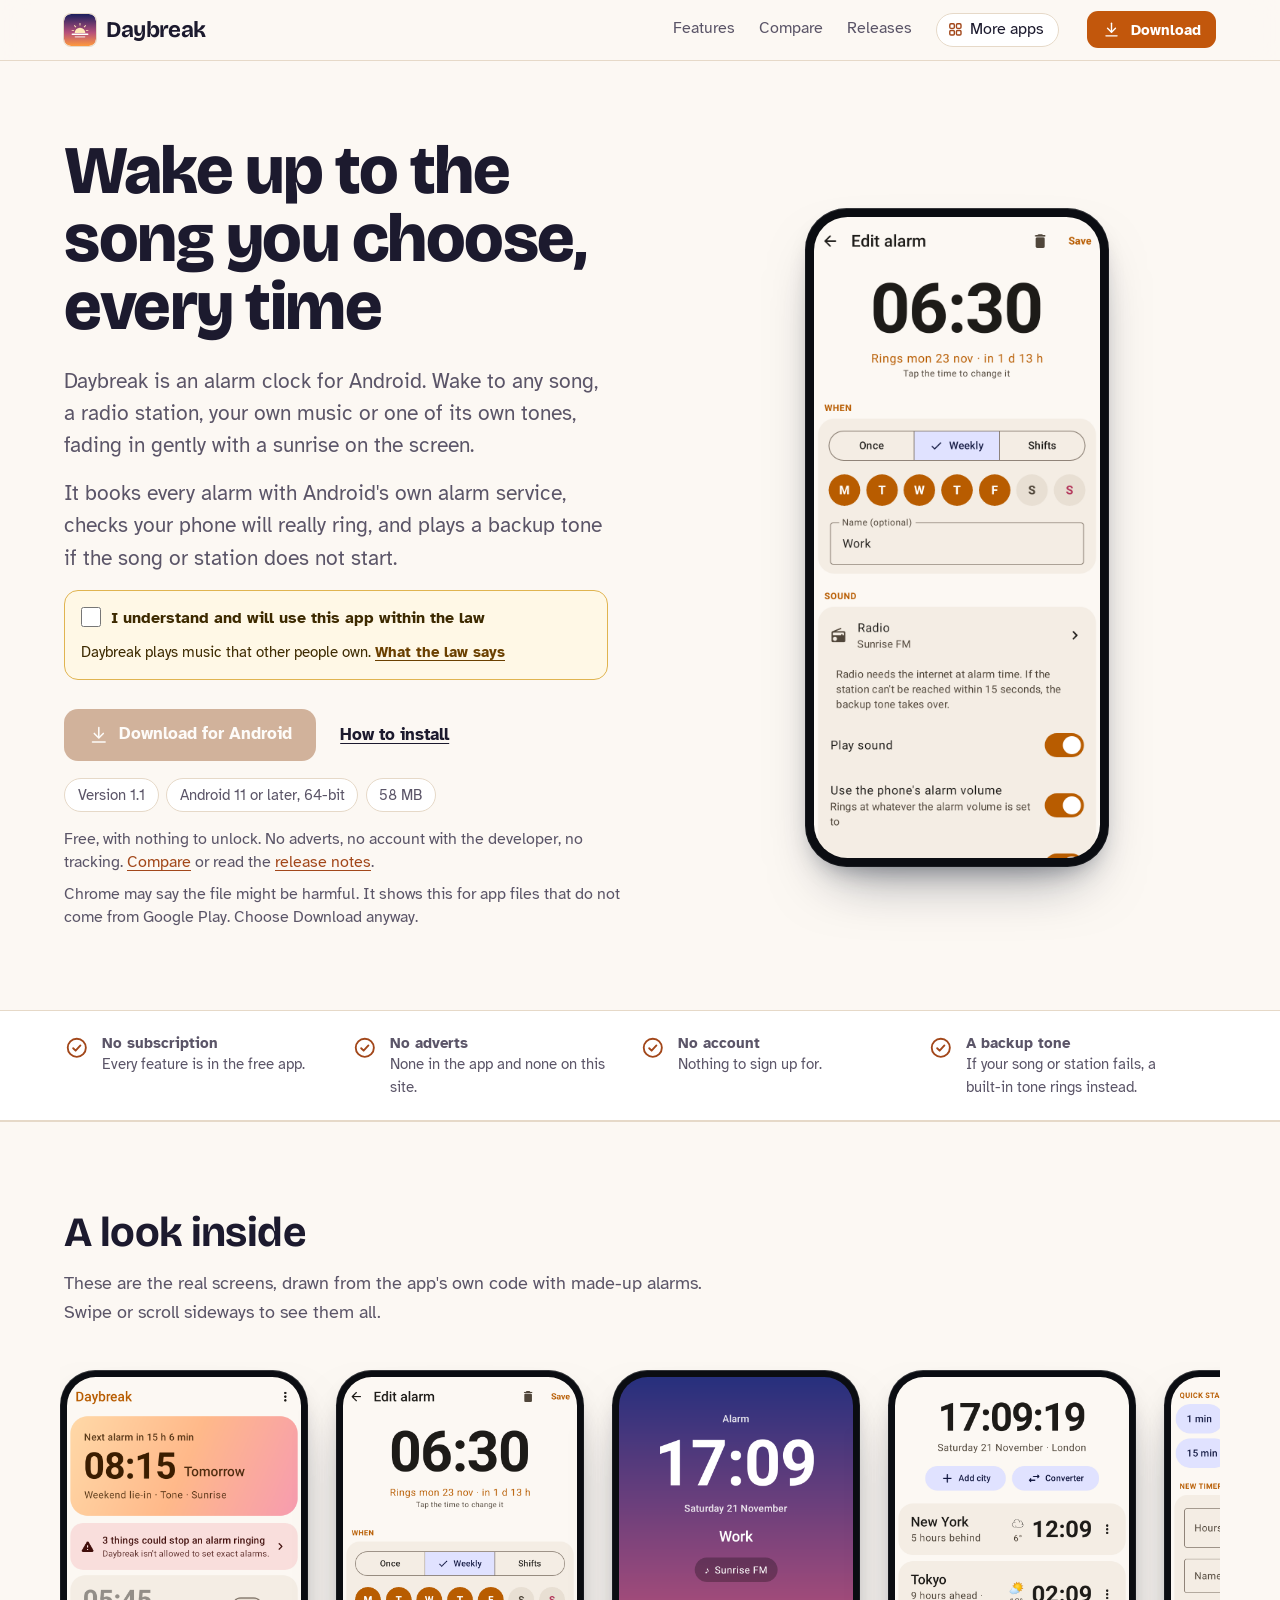
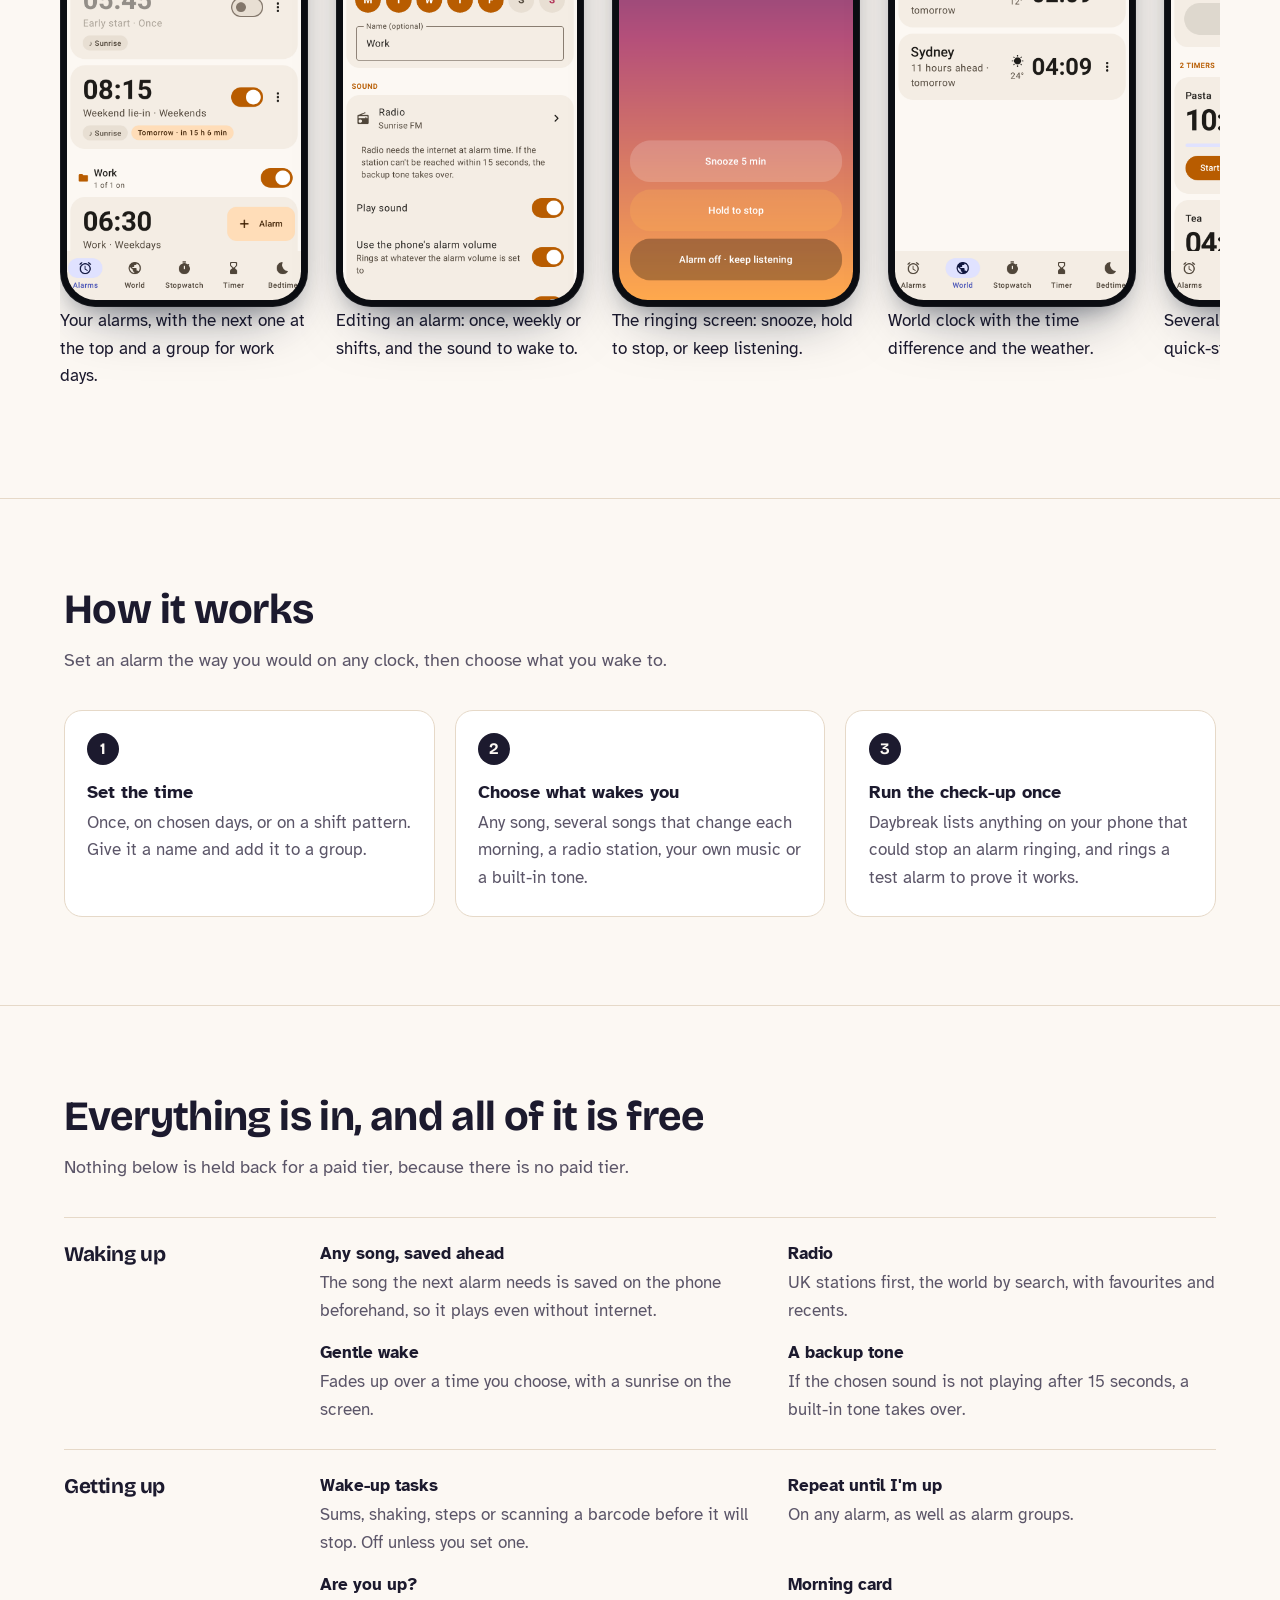
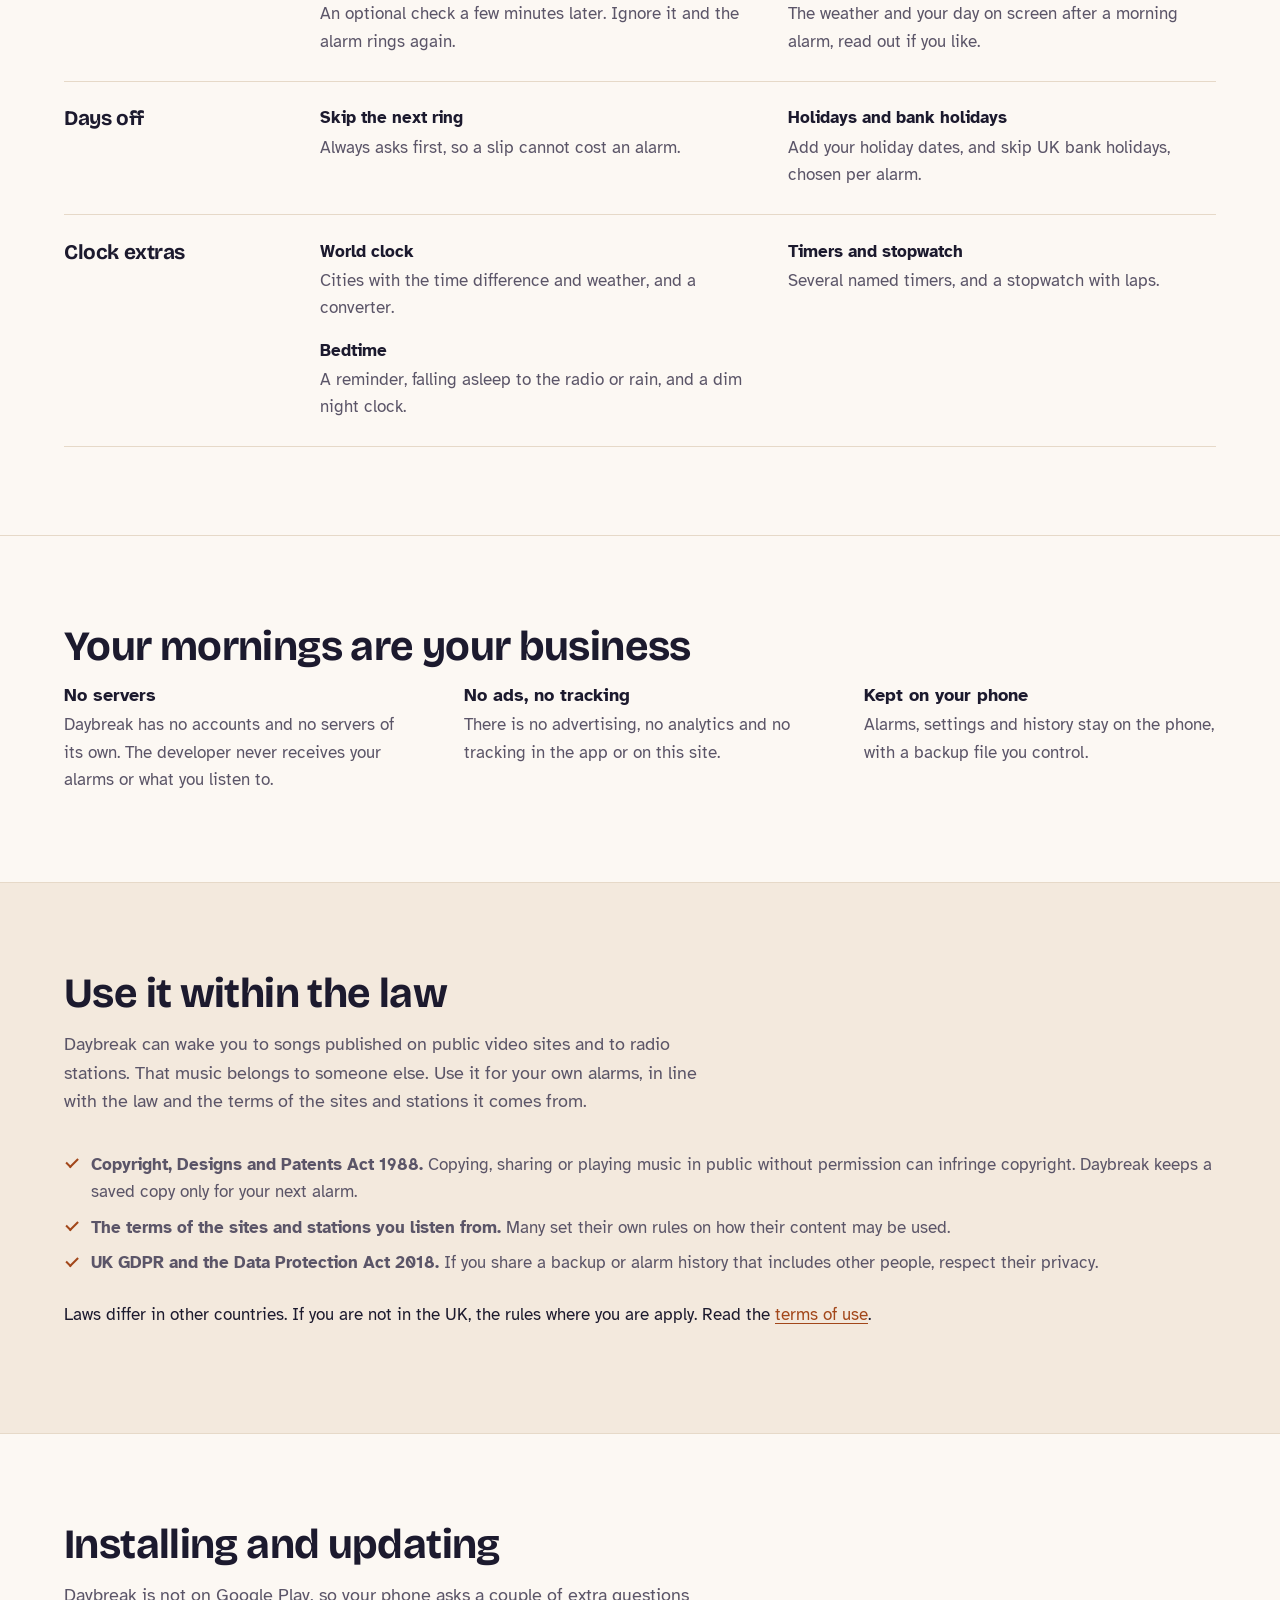
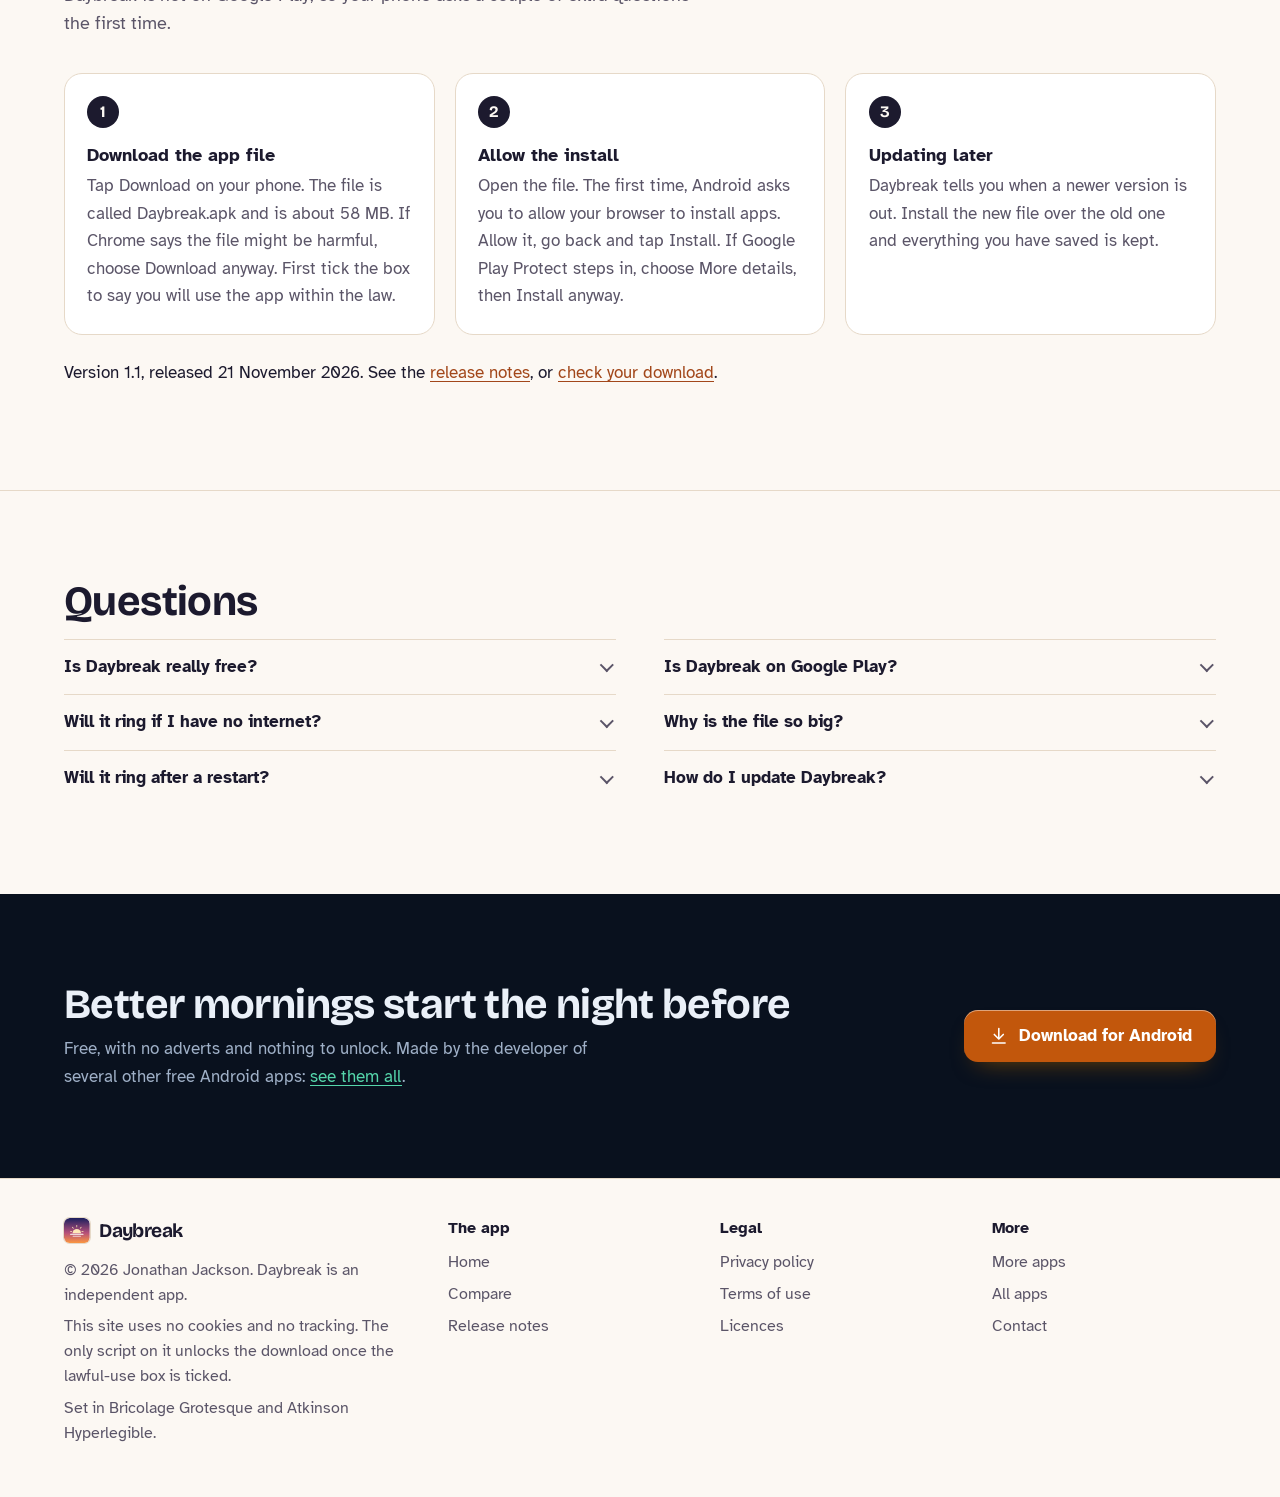
==== commit 8185223d: "Daybreak 1.1: station pictures fixed" ====
--- a/index.html
+++ b/index.html
@@ -28,7 +28,7 @@
 <link rel="stylesheet" href="./assets/house.css?v=1">
 <link rel="stylesheet" href="./assets/apps-list.css?v=1">
 <script src="./assets/apps-list.js?v=1" defer></script>
-<script type="application/ld+json">{"@context":"https://schema.org","@type":"SoftwareApplication","name":"Daybreak","url":"https://customgpter.github.io/daybreak/","description":"Daybreak is a free Android alarm clock that wakes you to any song, a radio station, your own music or a built-in tone, with a backup tone if anything fails. No adverts, no account.","applicationCategory":"UtilitiesApplication","operatingSystem":"Android 11 or later, 64-bit","softwareVersion":"1.0","downloadUrl":"https://github.com/CustomGPTer/daybreak/releases/latest/download/Daybreak.apk","releaseNotes":"https://customgpter.github.io/daybreak/releases.html","offers":{"@type":"Offer","price":"0","priceCurrency":"GBP"},"inLanguage":"en-GB","image":"https://customgpter.github.io/daybreak/assets/og.png","featureList":["Any song, saved ahead","Radio","Gentle wake","A backup tone","Wake-up tasks","Repeat until I'm up","Are you up?","Morning card","Skip the next ring","Holidays and bank holidays","World clock","Timers and stopwatch"],"author":{"@type":"Person","name":"Jonathan Jackson"}}</script>
+<script type="application/ld+json">{"@context":"https://schema.org","@type":"SoftwareApplication","name":"Daybreak","url":"https://customgpter.github.io/daybreak/","description":"Daybreak is a free Android alarm clock that wakes you to any song, a radio station, your own music or a built-in tone, with a backup tone if anything fails. No adverts, no account.","applicationCategory":"UtilitiesApplication","operatingSystem":"Android 11 or later, 64-bit","softwareVersion":"1.1","downloadUrl":"https://github.com/CustomGPTer/daybreak/releases/latest/download/Daybreak.apk","releaseNotes":"https://customgpter.github.io/daybreak/releases.html","offers":{"@type":"Offer","price":"0","priceCurrency":"GBP"},"inLanguage":"en-GB","image":"https://customgpter.github.io/daybreak/assets/og.png","featureList":["Any song, saved ahead","Radio","Gentle wake","A backup tone","Wake-up tasks","Repeat until I'm up","Are you up?","Morning card","Skip the next ring","Holidays and bank holidays","World clock","Timers and stopwatch"],"author":{"@type":"Person","name":"Jonathan Jackson"}}</script>
 <script type="application/ld+json">{"@context":"https://schema.org","@type":"FAQPage","mainEntity":[{"@type":"Question","name":"Is Daybreak really free?","acceptedAnswer":{"@type":"Answer","text":"Yes. There is no paid version, no subscription and no adverts, and nothing in the app is locked."}},{"@type":"Question","name":"Is Daybreak on Google Play?","acceptedAnswer":{"@type":"Answer","text":"No. It is a personal project, downloaded from this site as an Android app file. It needs Android 11 or later on a 64-bit phone."}},{"@type":"Question","name":"Will it ring if I have no internet?","acceptedAnswer":{"@type":"Answer","text":"Yes. The song for the next alarm is saved on the phone ahead of time, and the built-in tones need no internet. Radio does need the internet; if the station does not answer, the backup tone plays."}},{"@type":"Question","name":"Why is the file so big?","acceptedAnswer":{"@type":"Answer","text":"It carries a backup engine for finding songs, so alarms keep working if the main engine stops."}},{"@type":"Question","name":"Will it ring after a restart?","acceptedAnswer":{"@type":"Answer","text":"Yes. Every alarm is booked again after a restart, an update or a clock change, and can ring even before you unlock the phone, with a tone or a saved song."}},{"@type":"Question","name":"How do I update Daybreak?","acceptedAnswer":{"@type":"Answer","text":"Daybreak tells you when a newer version is out. Download it from this site and install it over the one you have. Your alarms and settings are kept."}}]}</script>
 </head>
 <body>
@@ -48,7 +48,7 @@
 <p class="lede">Daybreak is an alarm clock for Android. Wake to any song, a radio station, your own music or one of its own tones, fading in gently with a sunrise on the screen.</p><p class="lede">It books every alarm with Android's own alarm service, checks your phone will really ring, and plays a backup tone if the song or station does not start.</p>
 
 <div class="gate-scope"><div class="law-box" data-gate><label><input type="checkbox"> I understand and will use this app within the law</label><p>Daybreak plays music that other people own. <a href="terms.html#law">What the law says</a></p><noscript><p>Turn on JavaScript to tick the box and download.</p></noscript></div><p class="get" id="download"><a class="button" data-href="https://github.com/CustomGPTer/daybreak/releases/latest/download/Daybreak.apk" aria-disabled="true" role="link" tabindex="-1"><svg class="ico" viewBox="0 0 24 24" aria-hidden="true"><path d="M12 4v11"/><path d="M7 10.5l5 5 5-5"/><path d="M5 20h14"/></svg>Download for Android</a><a class="aside" href="#install">How to install</a></p></div>
-<ul class="pills"><li>Version 1.0</li><li>Android 11 or later, 64-bit</li><li>58 MB</li></ul>
+<ul class="pills"><li>Version 1.1</li><li>Android 11 or later, 64-bit</li><li>58 MB</li></ul>
 <p class="facts">Free, with nothing to unlock. No adverts, no account with the developer, no tracking. <a href="compare.html">Compare</a> or read the <a href="releases.html">release notes</a>.</p>
 <p class="facts">Chrome may say the file might be harmful. It shows this for app files that do not come from Google Play. Choose Download anyway.</p>
 </div>
@@ -104,7 +104,7 @@
 <h2 id="install-h">Installing and updating</h2>
 <p class="intro">Daybreak is not on Google Play, so your phone asks a couple of extra questions the first time.</p>
 <ol class="steps"><li><h3>Download the app file</h3><p>Tap Download on your phone. The file is called Daybreak.apk and is about 58 MB. If Chrome says the file might be harmful, choose Download anyway. First tick the box to say you will use the app within the law.</p></li><li><h3>Allow the install</h3><p>Open the file. The first time, Android asks you to allow your browser to install apps. Allow it, go back and tap Install. If Google Play Protect steps in, choose More details, then Install anyway.</p></li><li><h3>Updating later</h3><p>Daybreak tells you when a newer version is out. Install the new file over the old one and everything you have saved is kept.</p></li></ol>
-<p class="after-table">Version 1.0, released 21 November 2026. See the <a href="releases.html">release notes</a>, or <a href="releases.html#checking">check your download</a>.</p>
+<p class="after-table">Version 1.1, released 21 November 2026. See the <a href="releases.html">release notes</a>, or <a href="releases.html#checking">check your download</a>.</p>
 </div>
 </section>
 
--- a/assets/apps-list.css
+++ b/assets/apps-list.css
@@ -28,3 +28,15 @@
 :where(.mapp a.button){display:inline-flex;align-items:center;gap:.5rem;padding:.75rem 1.15rem;border-radius:12px;background:var(--accent,#1f5fa8);color:var(--accent-ink,#fff);font-weight:700;text-decoration:none;border:2px solid transparent}
 :where(.mapp a.button.ghost){background:transparent;color:inherit;border-color:currentColor}
 :where(.mapps){list-style:none;padding:0;display:grid;gap:1.4rem}
+.gate-scope{margin:0 0 .25rem}
+.law-box{margin:0 0 1rem;padding:.9rem 1rem;max-width:34rem;border:1px solid #e0b450;background:#fff8e6;color:#3d2a00;border-radius:14px}
+.law-box label{display:flex;gap:.65rem;align-items:flex-start;font-weight:700;cursor:pointer;font-size:1.02rem}
+.law-box input{width:1.25rem;height:1.25rem;margin:.12rem 0 0;flex:none;accent-color:#8a5200}
+.law-box p{margin:.5rem 0 0;font-size:.95rem}
+.law-box a{color:#6b4000;font-weight:700}
+.gate-scope a[aria-disabled="true"]{opacity:.45;cursor:not-allowed;pointer-events:none;filter:grayscale(.4);box-shadow:none}
+@media (prefers-color-scheme:dark){
+  .law-box{background:#2a2108;color:#ffe9b8;border-color:#7a5c14}
+  .law-box a{color:#ffd27a}
+  .law-box input{accent-color:#ffb347}
+}
